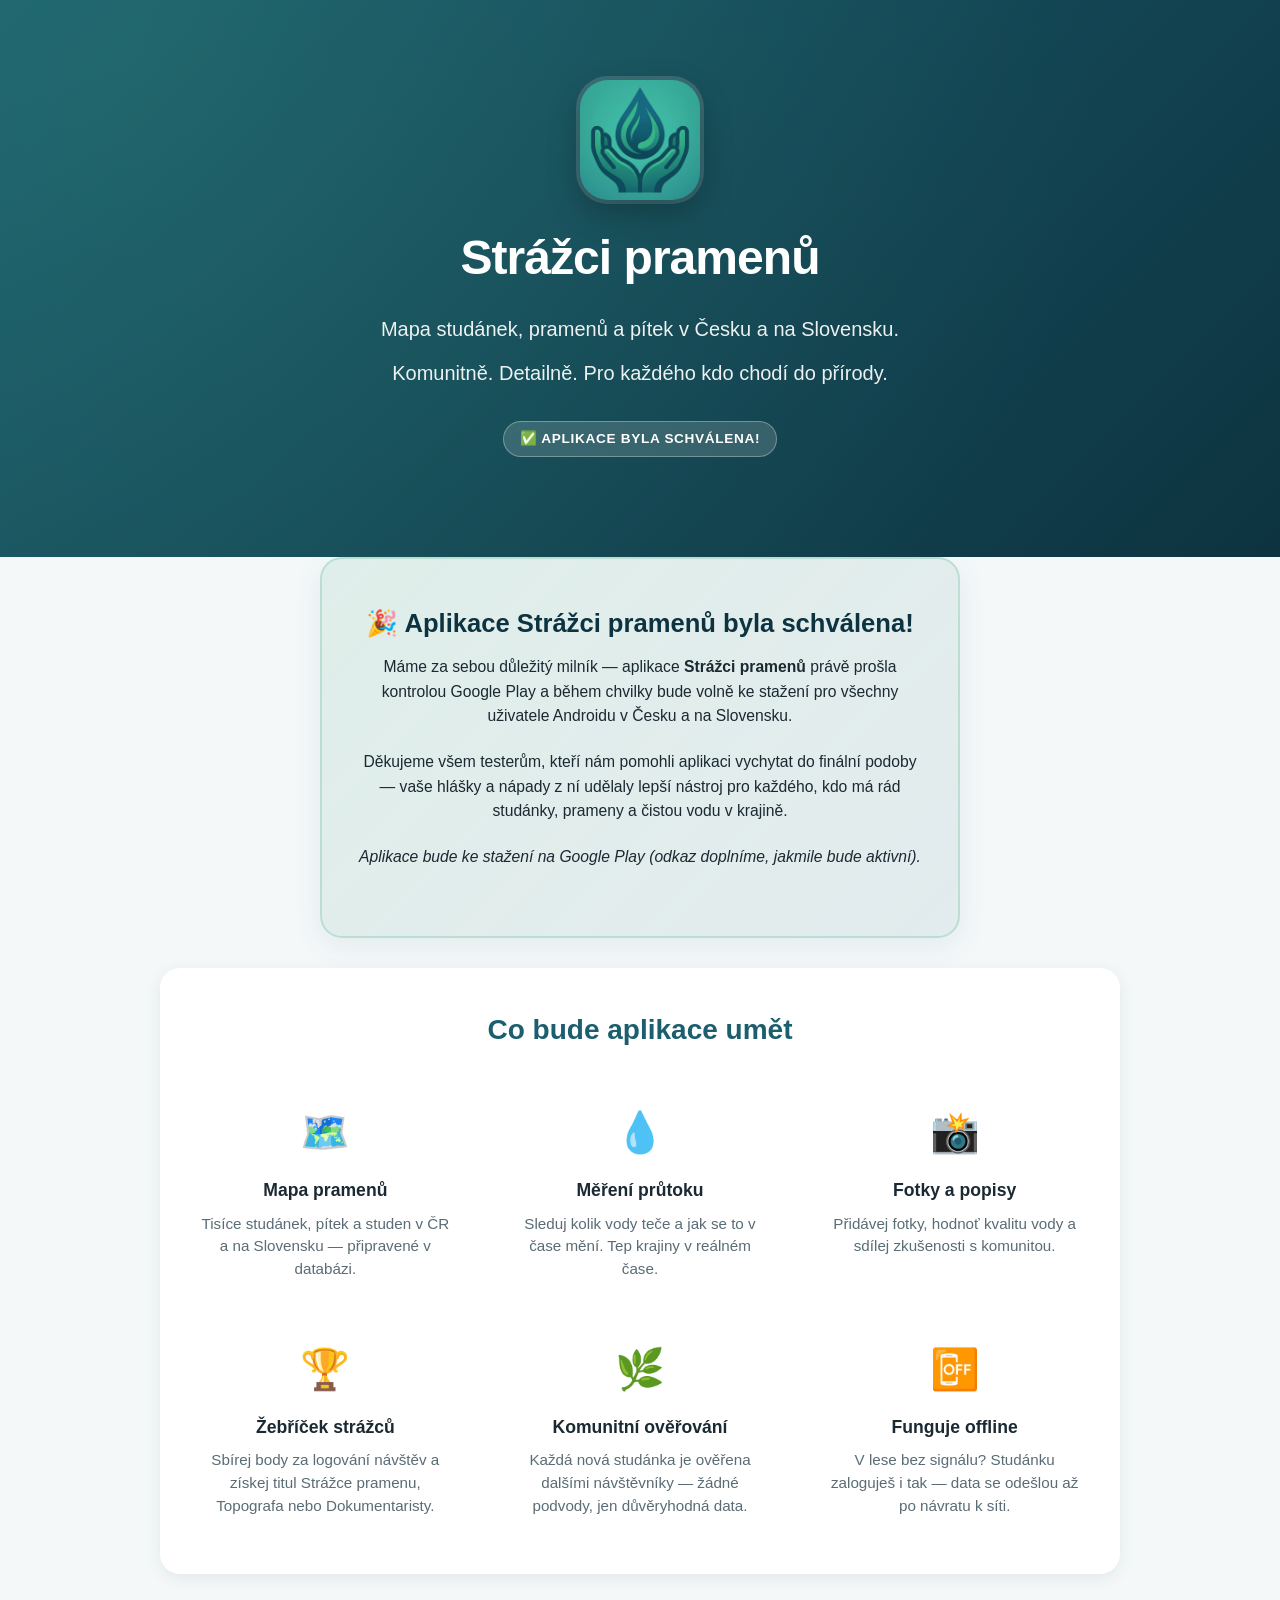
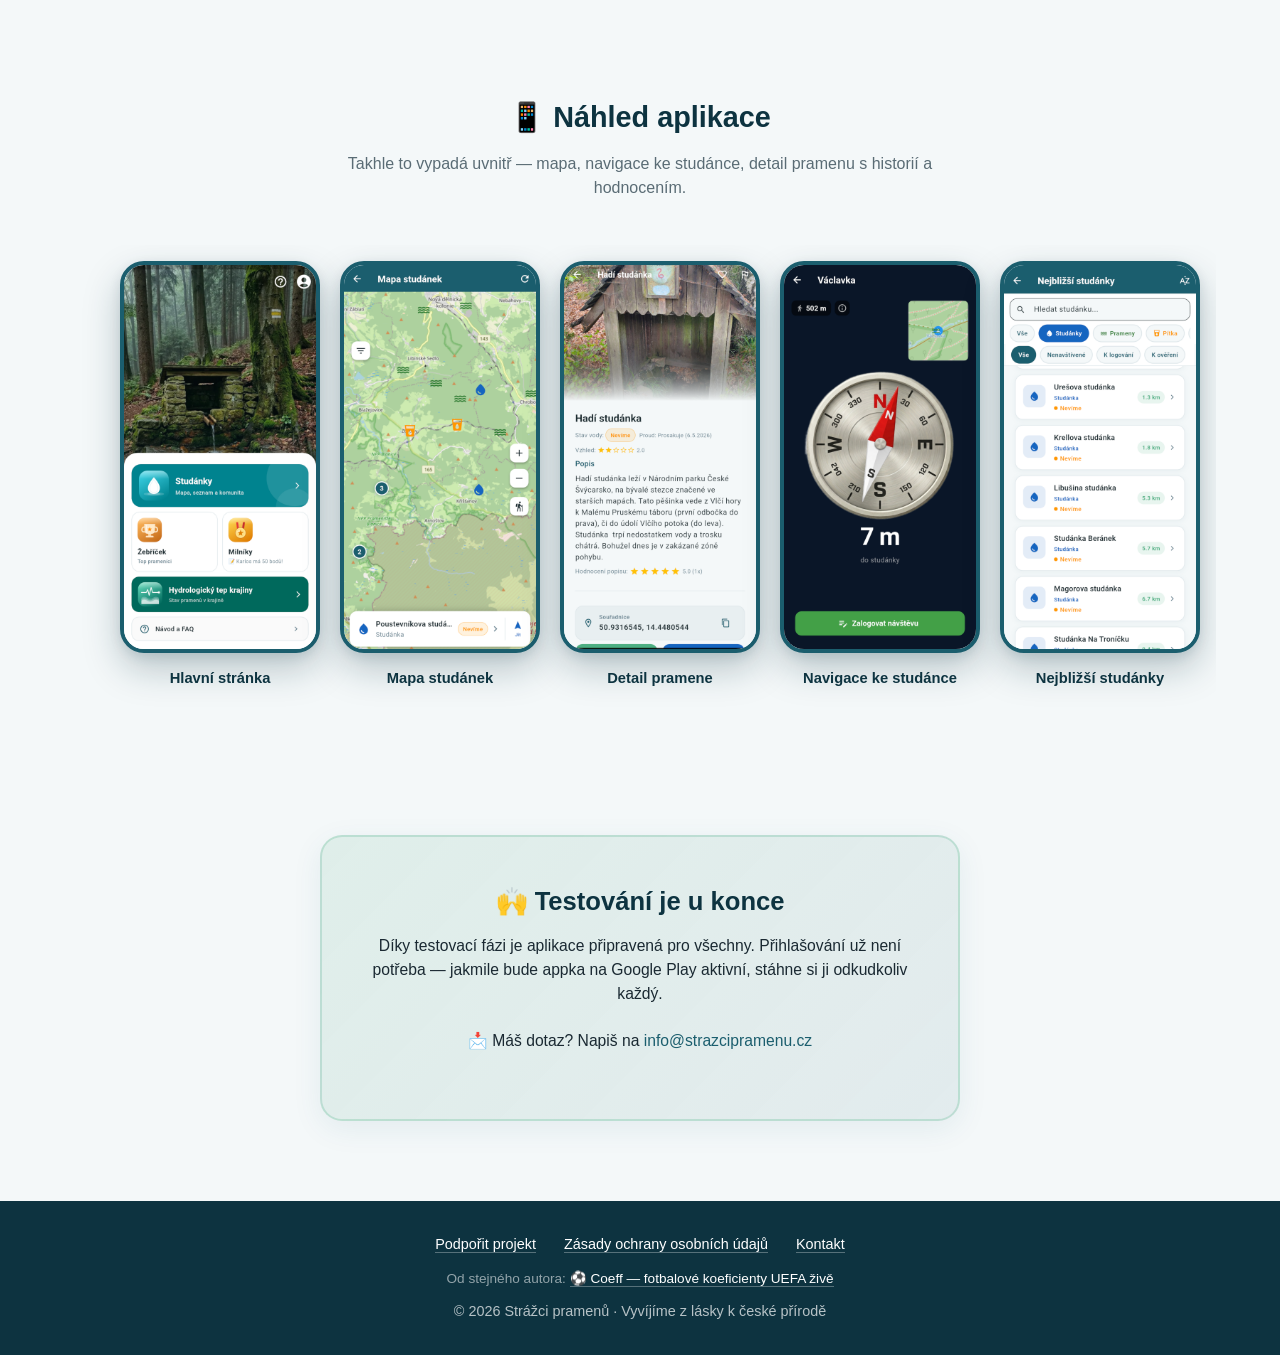
==== index.html @ 64994c55 "Vypis = posledni navstevy (fotka studanky jako fallback) Do vypisu jde kazdy log, ne jen ten s novou" ====
<!DOCTYPE html>
<html lang="cs">
<head>
  <meta charset="UTF-8" />
  <meta name="viewport" content="width=device-width, initial-scale=1.0" />
  <meta name="theme-color" content="#1B5E6E" />
  <title>Strážci pramenů — mapujeme studánky v Česku a na Slovensku</title>
  <meta name="description" content="Připravujeme mobilní aplikaci Studánky pro mapování českých a slovenských pramenů, studánek a pítek. Komunitní mapa s tisíci místy a měřením průtoku." />
  <meta property="og:title" content="Strážci pramenů" />
  <meta property="og:description" content="Aplikace která mapuje studánky, prameny a pítka napříč ČR a SK." />
  <meta property="og:type" content="website" />
  <meta property="og:url" content="https://strazcipramenu.cz" />
  <meta property="og:image" content="https://strazcipramenu.cz/favicon.png" />
  <link rel="icon" type="image/png" href="favicon.png" />
  <link rel="apple-touch-icon" href="favicon.png" />
  <link rel="stylesheet" href="styles.css?v=2026-07-27d" />
  <script type="module" src="recent-springs.js?v=2026-07-27d" defer></script>
</head>
<body>

  <header class="hero">
    <div class="hero-content">
      <img src="app_icon.png" alt="Strážci pramenů — logo aplikace" class="hero-logo" />
      <h1>Strážci pramenů</h1>
      <p class="tagline">Mapa studánek, pramenů a pítek v Česku a na Slovensku.</p>
      <p class="tagline">Komunitně. Detailně. Pro každého kdo chodí do přírody.</p>
      <div class="badge">✅ Aplikace byla schválena!</div>
    </div>
  </header>

  <section class="beta-testing">
    <h2>🎉 Aplikace Strážci pramenů byla schválena!</h2>
    <p>
      Máme za sebou důležitý milník — aplikace <strong>Strážci pramenů</strong>
      právě prošla kontrolou Google Play a během chvilky bude volně ke
      stažení pro všechny uživatele Androidu v Česku a na Slovensku.
    </p>
    <p>
      Děkujeme všem testerům, kteří nám pomohli aplikaci vychytat do
      finální podoby — vaše hlášky a nápady z ní udělaly lepší nástroj
      pro každého, kdo má rád studánky, prameny a čistou vodu v krajině.
    </p>
    <p class="beta-note">
      Aplikace bude ke stažení na Google Play (odkaz doplníme, jakmile
      bude aktivní).
    </p>
  </section>

  <section class="features">
    <h2>Co bude aplikace umět</h2>
    <div class="feature-grid">

      <div class="feature">
        <span class="feature-icon">🗺️</span>
        <h3>Mapa pramenů</h3>
        <p>Tisíce studánek, pítek a studen v ČR a na Slovensku — připravené v databázi.</p>
      </div>

      <div class="feature">
        <span class="feature-icon">💧</span>
        <h3>Měření průtoku</h3>
        <p>Sleduj kolik vody teče a jak se to v čase mění. Tep krajiny v reálném čase.</p>
      </div>

      <div class="feature">
        <span class="feature-icon">📸</span>
        <h3>Fotky a popisy</h3>
        <p>Přidávej fotky, hodnoť kvalitu vody a sdílej zkušenosti s komunitou.</p>
      </div>

      <div class="feature">
        <span class="feature-icon">🏆</span>
        <h3>Žebříček strážců</h3>
        <p>Sbírej body za logování návštěv a získej titul Strážce pramenu, Topografa nebo Dokumentaristy.</p>
      </div>

      <div class="feature">
        <span class="feature-icon">🌿</span>
        <h3>Komunitní ověřování</h3>
        <p>Každá nová studánka je ověřena dalšími návštěvníky — žádné podvody, jen důvěryhodná data.</p>
      </div>

      <div class="feature">
        <span class="feature-icon">📴</span>
        <h3>Funguje offline</h3>
        <p>V lese bez signálu? Studánku zaloguješ i tak — data se odešlou až po návratu k síti.</p>
      </div>

    </div>
  </section>

  <section class="screenshots">
    <h2>📱 Náhled aplikace</h2>
    <p class="screenshots-intro">
      Takhle to vypadá uvnitř — mapa, navigace ke studánce, detail
      pramenu s historií a hodnocením.
    </p>
    <div class="screenshots-grid">
      <figure>
        <img src="screenshots/01_welcome.png" alt="Hlavní stránka aplikace" loading="lazy">
        <figcaption>Hlavní stránka</figcaption>
      </figure>
      <figure>
        <img src="screenshots/02_mapa.png" alt="Mapa studánek a pramenů" loading="lazy">
        <figcaption>Mapa studánek</figcaption>
      </figure>
      <figure>
        <img src="screenshots/03_detail.png" alt="Detail studánky s fotkou a popisem" loading="lazy">
        <figcaption>Detail pramene</figcaption>
      </figure>
      <figure>
        <img src="screenshots/04_navigace.png" alt="Navigace s kompasem ke studánce" loading="lazy">
        <figcaption>Navigace ke studánce</figcaption>
      </figure>
      <figure>
        <img src="screenshots/05_seznam.png" alt="Seznam nejbližších studánek" loading="lazy">
        <figcaption>Nejbližší studánky</figcaption>
      </figure>
    </div>
  </section>

  <!-- Živý výpis z aplikace — plní recent-springs.js z Firestore.
       Skryté dokud nejsou data (nebo když se načtení nepovede). -->
  <section class="recent-springs" id="recent-springs" hidden>
    <h2>💧 Naposledy navštívené studánky</h2>
    <p class="recent-intro">
      Studánky a prameny, u kterých byli Strážci pramenů jako poslední.
    </p>
    <div class="recent-grid" id="recent-springs-grid"></div>
    <p class="recent-hint">Klepni na fotku pro zvětšení</p>
  </section>

  <!-- Lightbox pro zvětšení fotek. Ovládá recent-springs.js. -->
  <div class="lightbox" id="lightbox" hidden role="dialog" aria-modal="true"
       aria-label="Zvětšená fotka studánky">
    <button class="lightbox-close" id="lightbox-close" aria-label="Zavřít">&times;</button>
    <figure class="lightbox-inner">
      <img id="lightbox-img" src="" alt="">
      <figcaption id="lightbox-caption"></figcaption>
    </figure>
  </div>

  <section class="beta-testing">
    <h2>🙌 Testování je u konce</h2>
    <p>
      Díky testovací fázi je aplikace připravená pro všechny. Přihlašování
      už není potřeba — jakmile bude appka na Google Play aktivní, stáhne
      si ji odkudkoliv každý.
    </p>
    <p class="subscribe-note">
      📩 Máš dotaz? Napiš na
      <a href="mailto:info@strazcipramenu.cz">info@strazcipramenu.cz</a>
    </p>
  </section>

  <footer>
    <div class="footer-links">
      <a href="/podpora.html">Podpořit projekt</a>
      <a href="/soukromi.html">Zásady ochrany osobních údajů</a>
      <a href="mailto:info@strazcipramenu.cz">Kontakt</a>
    </div>
    <div class="dalsi-appka">
      Od stejného autora: <a href="https://coeff.app" target="_blank"
      rel="noopener">⚽ Coeff — fotbalové koeficienty UEFA živě</a>
    </div>
    <div>
      © 2026 Strážci pramenů · Vyvíjíme z lásky k české přírodě
    </div>
  </footer>

</body>
</html>
---- styles.css ----
/* Strážci pramenů — sdílené styly pro landing + privacy
   Barvy odpovídají aplikaci (kPrimary #1B5E6E, kAccent #4CAF82). */

:root {
  --primary: #1B5E6E;
  --primary-dark: #0D3340;
  --accent: #4CAF82;
  --accent-light: #C8E6D5;
  --bg: #F4F8F9;
  --text-primary: #1A2932;
  --text-secondary: #5A6C75;
  --divider: #DCE5E8;
  --shadow: 0 4px 16px rgba(13, 51, 64, 0.08);
}

* {
  box-sizing: border-box;
  margin: 0;
  padding: 0;
}

html {
  scroll-behavior: smooth;
}

body {
  font-family: -apple-system, BlinkMacSystemFont, "Segoe UI", Roboto,
    "Helvetica Neue", Arial, sans-serif;
  font-size: 16px;
  line-height: 1.6;
  color: var(--text-primary);
  background: var(--bg);
  -webkit-font-smoothing: antialiased;
  -moz-osx-font-smoothing: grayscale;
}

a {
  color: var(--primary);
  text-decoration: none;
  border-bottom: 1px solid transparent;
  transition: border-color 0.15s ease;
}

a:hover {
  border-bottom-color: var(--primary);
}

/* ──────────── HERO ──────────── */

.hero {
  background: linear-gradient(135deg, var(--primary) 0%, var(--primary-dark) 100%);
  color: white;
  padding: 80px 20px 100px;
  text-align: center;
  position: relative;
  overflow: hidden;
}

.hero::before {
  content: "";
  position: absolute;
  top: -50%;
  left: -50%;
  width: 200%;
  height: 200%;
  background: radial-gradient(circle at 30% 30%,
    rgba(76, 175, 130, 0.15) 0%, transparent 50%);
  pointer-events: none;
}

.hero-content {
  max-width: 800px;
  margin: 0 auto;
  position: relative;
  z-index: 1;
}

.hero-logo {
  width: 120px;
  height: 120px;
  margin: 0 auto 20px;
  display: block;
  border-radius: 28px;
  box-shadow:
    0 12px 32px rgba(0, 0, 0, 0.25),
    0 0 0 4px rgba(255, 255, 255, 0.15);
  background: white;
}

.hero h1 {
  font-size: 3rem;
  font-weight: 800;
  margin-bottom: 16px;
  letter-spacing: -0.02em;
}

.hero .tagline {
  font-size: 1.25rem;
  font-weight: 400;
  opacity: 0.92;
  margin-bottom: 12px;
}

.hero .badge {
  display: inline-block;
  background: rgba(255, 255, 255, 0.15);
  border: 1px solid rgba(255, 255, 255, 0.3);
  border-radius: 999px;
  padding: 6px 16px;
  font-size: 0.85rem;
  font-weight: 600;
  letter-spacing: 0.05em;
  text-transform: uppercase;
  margin-top: 20px;
}

/* ──────────── FEATURES ──────────── */

.features {
  max-width: 960px;
  margin: -50px auto 60px;
  padding: 40px 20px;
  background: white;
  border-radius: 20px;
  box-shadow: var(--shadow);
  position: relative;
  z-index: 2;
}

.features h2 {
  text-align: center;
  font-size: 1.75rem;
  margin-bottom: 32px;
  color: var(--primary);
}

.feature-grid {
  display: grid;
  grid-template-columns: repeat(auto-fit, minmax(220px, 1fr));
  gap: 24px;
}

.feature {
  text-align: center;
  padding: 16px;
}

.feature-icon {
  font-size: 2.5rem;
  margin-bottom: 12px;
  display: block;
}

.feature h3 {
  font-size: 1.1rem;
  font-weight: 700;
  margin-bottom: 8px;
  color: var(--text-primary);
}

.feature p {
  font-size: 0.95rem;
  color: var(--text-secondary);
  line-height: 1.5;
}

/* ──────────── SUBSCRIBE ──────────── */

.subscribe {
  max-width: 600px;
  margin: 0 auto 80px;
  padding: 40px 30px;
  background: var(--accent-light);
  border-radius: 20px;
  text-align: center;
}

.subscribe h2 {
  font-size: 1.5rem;
  margin-bottom: 8px;
  color: var(--primary-dark);
}

.subscribe p {
  color: var(--text-secondary);
  margin-bottom: 24px;
}

.subscribe-form {
  display: flex;
  gap: 8px;
  flex-wrap: wrap;
  justify-content: center;
}

.subscribe-form input[type="email"] {
  flex: 1;
  min-width: 200px;
  padding: 14px 18px;
  border: 2px solid white;
  border-radius: 999px;
  font-size: 1rem;
  font-family: inherit;
  outline: none;
  transition: border-color 0.15s;
}

.subscribe-form input[type="email"]:focus {
  border-color: var(--primary);
}

.subscribe-form button {
  background: var(--primary);
  color: white;
  border: none;
  padding: 14px 28px;
  border-radius: 999px;
  font-size: 1rem;
  font-weight: 700;
  cursor: pointer;
  font-family: inherit;
  transition: background 0.15s, transform 0.1s;
}

.subscribe-form button:hover {
  background: var(--primary-dark);
}

.subscribe-form button:active {
  transform: scale(0.97);
}

.subscribe-note {
  font-size: 0.8rem;
  color: var(--text-secondary);
  margin-top: 16px;
}

/* ──────────── SCREENSHOTS SECTION ──────────── */

.screenshots {
  max-width: 1200px;
  margin: 0 auto 80px;
  padding: 60px 24px 40px;
  text-align: center;
}

.screenshots h2 {
  font-size: 1.8rem;
  margin-bottom: 12px;
  color: var(--primary-dark);
}

.screenshots-intro {
  font-size: 1rem;
  color: var(--text-secondary);
  max-width: 600px;
  margin: 0 auto 44px;
  line-height: 1.55;
}

.screenshots-grid {
  display: flex;
  gap: 20px;
  align-items: flex-start;
  flex-wrap: nowrap;
  overflow-x: auto;
  /* padding-inline necháva první/poslední item s prostorem, pseudo-element
     na začátku centruje obsah pokud se vejde, jinak scroll. */
  padding: 16px 24px 24px;
  scroll-snap-type: x mandatory;
  -webkit-overflow-scrolling: touch;
  scrollbar-width: thin;
}

.screenshots-grid::before,
.screenshots-grid::after {
  content: "";
  flex: 0 0 auto;
  width: max(8px, calc((100% - 1080px) / 2));   /* doplní okraje aby se na velkých displejích obsah vycentroval */
}

.screenshots-grid figure {
  flex: 0 0 auto;
  width: 200px;
  margin: 0;
  scroll-snap-align: center;
  transition: transform 0.2s ease;
}

.screenshots-grid figure:hover {
  transform: translateY(-6px);
}

.screenshots-grid img {
  width: 100%;
  height: auto;
  border-radius: 24px;
  border: 4px solid #1B5E6E;
  box-shadow:
    0 16px 36px rgba(13, 51, 64, 0.25),
    0 4px 12px rgba(13, 51, 64, 0.1);
  background: #1B5E6E;
  display: block;
}

.screenshots-grid figcaption {
  margin-top: 14px;
  font-size: 0.92rem;
  font-weight: 600;
  color: var(--primary-dark);
}

/* ──────────── BETA TESTING SECTION ──────────── */

.beta-testing {
  max-width: 640px;
  margin: 0 auto 80px;
  padding: 44px 32px;
  background: linear-gradient(135deg,
    rgba(76, 175, 130, 0.12) 0%,
    rgba(27, 94, 110, 0.08) 100%);
  border: 2px solid rgba(76, 175, 130, 0.25);
  border-radius: 22px;
  text-align: center;
  box-shadow: 0 8px 30px rgba(27, 94, 110, 0.08);
}

.beta-testing h2 {
  font-size: 1.6rem;
  margin-bottom: 12px;
  color: var(--primary-dark);
}

.beta-testing p {
  color: var(--text-primary);
  font-size: 0.98rem;
  line-height: 1.55;
  margin-bottom: 22px;
}

.beta-cta {
  display: inline-block;
  background: linear-gradient(135deg, var(--primary) 0%, var(--primary-dark) 100%);
  color: white !important;
  padding: 14px 30px;
  border-radius: 14px;
  font-size: 1.05rem;
  font-weight: 700;
  text-decoration: none;
  letter-spacing: 0.01em;
  box-shadow: 0 6px 20px rgba(27, 94, 110, 0.3);
  transition: transform 0.15s ease, box-shadow 0.15s ease;
}

.beta-cta:hover {
  transform: translateY(-2px);
  box-shadow: 0 10px 28px rgba(27, 94, 110, 0.4);
}

.beta-cta:active {
  transform: translateY(0);
}

.beta-note {
  font-size: 0.85rem;
  color: var(--text-secondary);
  margin-top: 20px !important;
  font-style: italic;
}

/* ──────────── FOOTER ──────────── */

footer {
  background: var(--primary-dark);
  color: rgba(255, 255, 255, 0.7);
  text-align: center;
  padding: 32px 20px;
  font-size: 0.9rem;
}

footer a {
  color: white;
  border-bottom-color: rgba(255, 255, 255, 0.3);
}

/* Odkaz na další appku autora — decentně mezi odkazy a copyrightem. */
.dalsi-appka {
  margin-bottom: 10px;
  font-size: 0.85rem;
  color: rgba(255, 255, 255, 0.55);
}

footer a:hover {
  border-bottom-color: white;
}

footer .footer-links {
  margin-bottom: 12px;
}

footer .footer-links a {
  margin: 0 12px;
}

/* ──────────── PRIVACY PAGE ──────────── */

.privacy {
  max-width: 800px;
  margin: 0 auto;
  padding: 60px 24px;
  background: white;
}

.privacy h1 {
  font-size: 2.25rem;
  margin-bottom: 8px;
  color: var(--primary);
}

.privacy .effective {
  color: var(--text-secondary);
  font-size: 0.95rem;
  margin-bottom: 40px;
  padding-bottom: 24px;
  border-bottom: 1px solid var(--divider);
}

.privacy h2 {
  font-size: 1.5rem;
  margin-top: 40px;
  margin-bottom: 16px;
  color: var(--primary);
  padding-bottom: 8px;
  border-bottom: 2px solid var(--accent-light);
}

.privacy h3 {
  font-size: 1.15rem;
  margin-top: 24px;
  margin-bottom: 12px;
  color: var(--text-primary);
}

.privacy p {
  margin-bottom: 16px;
  color: var(--text-primary);
}

.privacy ul {
  margin: 12px 0 16px 24px;
}

.privacy ul li {
  margin-bottom: 8px;
}

.privacy strong {
  color: var(--primary-dark);
}

.privacy .note {
  background: var(--accent-light);
  border-left: 4px solid var(--accent);
  padding: 16px 20px;
  margin: 20px 0;
  border-radius: 0 8px 8px 0;
}

.privacy table {
  width: 100%;
  border-collapse: collapse;
  margin: 16px 0;
  background: var(--bg);
  border-radius: 8px;
  overflow: hidden;
}

.privacy table th,
.privacy table td {
  padding: 12px 16px;
  text-align: left;
  border-bottom: 1px solid var(--divider);
}

.privacy table th {
  background: var(--primary);
  color: white;
  font-weight: 700;
}

.privacy table tr:last-child td {
  border-bottom: none;
}

.privacy .back-link {
  display: inline-block;
  margin-bottom: 20px;
  font-size: 0.95rem;
}

/* ──────────── SUPPORT PAGE ──────────── */

.hero-small {
  padding: 60px 20px 80px;
}

.support-logo {
  width: 88px;
  height: 88px;
  border-radius: 20px;
  margin-bottom: 20px;
  box-shadow: 0 8px 24px rgba(0, 0, 0, 0.25);
}

.support-main {
  max-width: 760px;
  margin: -50px auto 60px;
  padding: 0 20px;
  position: relative;
  z-index: 2;
}

.support-cards {
  display: grid;
  gap: 16px;
  margin-bottom: 40px;
}

.support-card {
  background: white;
  padding: 24px;
  border-radius: 16px;
  border: 1px solid var(--divider);
  box-shadow: var(--shadow);
}

.support-card-icon {
  font-size: 2rem;
  margin-bottom: 8px;
}

.support-card h3 {
  font-size: 1.15rem;
  font-weight: 700;
  color: var(--primary);
  margin-bottom: 8px;
}

.support-card p {
  font-size: 0.95rem;
  color: var(--text-secondary);
  line-height: 1.6;
}

.qr-section {
  background: white;
  border-radius: 20px;
  padding: 40px 30px;
  text-align: center;
  border: 1px solid var(--divider);
  box-shadow: var(--shadow);
}

/* Country switcher — CZ/SK toggle */
.country-switcher {
  display: inline-flex;
  background: var(--bg);
  border: 1px solid var(--divider);
  border-radius: 999px;
  padding: 4px;
  margin: 8px auto 24px;
  gap: 4px;
}

.country-tab {
  background: transparent;
  border: none;
  border-radius: 999px;
  padding: 8px 18px;
  font-size: 0.95rem;
  font-weight: 600;
  color: var(--text-secondary);
  cursor: pointer;
  font-family: inherit;
  display: inline-flex;
  align-items: center;
  gap: 8px;
  transition: background 0.15s ease, color 0.15s ease;
}

.country-tab:hover {
  color: var(--primary);
}

.country-tab.active {
  background: var(--primary);
  color: white;
  box-shadow: 0 2px 6px rgba(13, 51, 64, 0.15);
}

/* Country sections — defaultně skryté, viditelné podle data-country na section */
.country-section {
  display: none;
}
.qr-section[data-country="cz"] .country-cz {
  display: block;
}
.qr-section[data-country="sk"] .country-sk {
  display: block;
}

/* Inline jazykové varianty (cz-only / sk-only) v textech */
.cz-only, .sk-only {
  display: none;
}
.qr-section[data-country="cz"] .cz-only {
  display: inline;
}
.qr-section[data-country="sk"] .sk-only {
  display: inline;
}

.qr-section h2 {
  font-size: 1.6rem;
  color: var(--primary);
  margin-bottom: 8px;
}

.qr-subtitle {
  color: var(--text-secondary);
  margin: 0 auto 32px;
  max-width: 540px;
  font-size: 0.95rem;
  line-height: 1.6;
}

/* Grid 3 přednastavených částek */
.qr-grid {
  display: grid;
  grid-template-columns: repeat(3, 1fr);
  gap: 20px;
  margin-bottom: 32px;
}

.qr-item {
  background: var(--bg);
  border-radius: 16px;
  padding: 24px 16px;
  border: 1px solid var(--divider);
  display: flex;
  flex-direction: column;
  align-items: center;
  position: relative;
  transition: transform 0.15s ease, box-shadow 0.15s ease;
  /* Aby border 2px (featured/premium) nezvětšoval celkovou šířku
     a karta nevyčuhovala přes grid track na desktopu. */
  width: 100%;
  min-width: 0;
  box-sizing: border-box;
}

.qr-item:hover {
  transform: translateY(-2px);
  box-shadow: 0 8px 20px rgba(13, 51, 64, 0.08);
}

/* Doporučená — středová varianta. Zachována STEJNÁ velikost jako
   ostatní karty (žádný scale), distinkce jen barvou/borderem/shadowem
   aby spodní hrany 3 karet zůstaly zarovnané. */
.qr-featured {
  background: linear-gradient(180deg, var(--accent-light) 0%, white 100%);
  border: 2px solid var(--accent);
  box-shadow: 0 8px 24px rgba(76, 175, 130, 0.18);
}

.qr-featured:hover {
  transform: translateY(-2px);
}

/* Premium varianta — Patron (500 Kč / 20 EUR) — zlatý look,
   stejná velikost jako ostatní. */
.qr-premium {
  background: linear-gradient(180deg, #FFF4D6 0%, #FFFCF2 100%);
  border: 2px solid #D4A017;
  box-shadow: 0 8px 24px rgba(212, 160, 23, 0.22);
}

.qr-premium:hover {
  transform: translateY(-3px);
  box-shadow: 0 12px 32px rgba(212, 160, 23, 0.32);
}

.qr-premium .qr-title {
  color: #8B6914;
}

.qr-premium .qr-amount {
  color: #B8860B;
  text-shadow: 0 1px 2px rgba(212, 160, 23, 0.2);
}

.qr-badge-premium {
  background: linear-gradient(135deg, #D4A017 0%, #B8860B 100%);
  color: white;
  box-shadow: 0 2px 8px rgba(212, 160, 23, 0.5);
}

.qr-badge {
  position: absolute;
  top: -12px;
  left: 50%;
  transform: translateX(-50%);
  background: var(--accent);
  color: white;
  font-size: 0.72rem;
  font-weight: 700;
  letter-spacing: 0.04em;
  padding: 5px 12px;
  border-radius: 999px;
  white-space: nowrap;
  box-shadow: 0 2px 6px rgba(76, 175, 130, 0.4);
}

.qr-emoji {
  font-size: 2rem;
  margin-bottom: 4px;
}

.qr-title {
  font-size: 1.05rem;
  font-weight: 700;
  color: var(--primary);
  margin-bottom: 4px;
}

.qr-desc {
  font-size: 0.82rem;
  color: var(--text-secondary);
  line-height: 1.4;
  margin-bottom: 16px;
  min-height: 2.4em;
}

.qr-box {
  padding: 12px;
  background: white;
  border-radius: 12px;
  border: 1px solid var(--divider);
  margin-bottom: 12px;
}

.qr-image {
  width: 160px;
  height: 160px;
  display: block;
}

/* SK QR kódy jsou bez labelu 'QR Platba' (= čisté QR), takže
   vyplňují celý box. Aby vizuálně odpovídaly CZ QR (které mají
   label dole), zmenšujeme je + přidáváme vnitřní padding. */
.country-sk .qr-image {
  width: 132px;
  height: 132px;
  margin: 6px auto;
}

/* Karty v gridu mají stejnou výšku, ať CZ a SK varianty vypadají
   konzistentně. Stretch je default grid behavior, ale qr-item je
   flex column - musíme explicitně. */
.qr-grid {
  align-items: stretch;
}

.qr-item {
  height: 100%;
  justify-content: flex-start;
}

/* Tlačítko 'Uložit QR' uvnitř grid karty se přilepí na spodní hranu
   pomocí margin-top: auto. Tím se 3 karty v gridu zarovnají
   spodními hranami (= tlačítka na stejné Y souřadnici), i když
   mají různě dlouhé popisky/nadpisy. */
.qr-item .qr-download {
  margin-top: auto;
}

.qr-amount {
  font-size: 1.5rem;
  font-weight: 800;
  color: var(--primary-dark);
  margin-bottom: 12px;
}

/* Download QR link — pro mobilní user (uloží do galerie, načte v bance) */
.qr-download {
  display: inline-block;
  background: white;
  color: var(--primary);
  border: 1px solid var(--primary);
  border-radius: 999px;
  padding: 8px 14px;
  font-size: 0.82rem;
  font-weight: 600;
  text-decoration: none;
  border-bottom: 1px solid var(--primary);
  transition: background 0.15s, color 0.15s;
}

.qr-download:hover {
  background: var(--primary);
  color: white;
  border-bottom-color: var(--primary);
}

.qr-custom .qr-download {
  margin-top: 14px;
}

/* Mobilní deep-link tlačítka */
.qr-button {
  display: inline-block;
  width: 100%;
  background: white;
  color: var(--primary);
  border: 1px solid var(--primary);
  border-radius: 999px;
  padding: 10px 16px;
  font-size: 0.85rem;
  font-weight: 700;
  text-align: center;
  text-decoration: none;
  border-bottom: 1px solid var(--primary);
  transition: background 0.15s, color 0.15s;
}

.qr-button:hover {
  background: var(--primary);
  color: white;
  border-bottom-color: var(--primary);
}

.qr-button-primary {
  background: var(--primary);
  color: white;
}

.qr-button-primary:hover {
  background: var(--primary-dark);
  border-color: var(--primary-dark);
  border-bottom-color: var(--primary-dark);
}

/* Žolík — vlastní částka, šířka přes celou sekci pod gridem */
.qr-custom {
  background: var(--bg);
  border: 1px dashed var(--divider);
  border-radius: 16px;
  padding: 28px 24px;
  margin-bottom: 24px;
  text-align: center;
}

.qr-custom .qr-desc {
  max-width: 420px;
  margin: 0 auto 16px;
  min-height: 0;
}

.qr-custom .qr-box {
  display: inline-block;
}

/* Žolík (CZK custom + SK custom): tlačítko 'Uložit QR' musí být na novém
   řádku POD QR kódem a vystředěné. Bez tohoto by .qr-download s
   inline-block flowal vedle qr-box. */
.qr-custom .qr-download {
  display: block;
  width: fit-content;
  margin: 14px auto 0;
}

.qr-button-custom {
  display: inline-block;
  width: auto;
  min-width: 240px;
  margin-top: 12px;
}

/* Sekce s bankovními údaji — fallback pro ruční platbu */
.bank-details {
  background: linear-gradient(180deg, var(--accent-light) 0%, var(--bg) 100%);
  border-radius: 20px;
  padding: 32px 24px;
  margin-top: 40px;
  text-align: left;
  border: 2px solid var(--accent);
  scroll-margin-top: 20px;
}

.bank-icon {
  font-size: 2.4rem;
  text-align: center;
  margin-bottom: 4px;
}

.bank-details h3 {
  font-size: 1.3rem;
  font-weight: 700;
  color: var(--primary-dark);
  margin-bottom: 8px;
  text-align: center;
}

.bank-desc {
  font-size: 0.95rem;
  color: var(--text-primary);
  text-align: center;
  margin: 0 auto 24px;
  max-width: 480px;
  line-height: 1.6;
}

/* CZ / SK bloky uvnitř bank-details */
.bank-block {
  background: white;
  border-radius: 14px;
  padding: 20px 18px;
  margin: 0 auto 16px;
  max-width: 520px;
  border: 1px solid var(--divider);
}

.bank-block-title {
  font-size: 1.05rem;
  font-weight: 700;
  color: var(--primary);
  margin-bottom: 6px;
}

.bank-block-hint {
  font-size: 0.88rem;
  color: var(--text-secondary);
  line-height: 1.5;
  margin-bottom: 14px;
}

.bank-block-hint strong {
  color: var(--primary-dark);
}

.bank-list {
  margin: 0;
  max-width: 520px;
}

.bank-list dt {
  font-size: 0.78rem;
  font-weight: 700;
  text-transform: uppercase;
  letter-spacing: 0.05em;
  color: var(--primary);
  margin-top: 18px;
  margin-bottom: 6px;
}

.bank-list dt:first-of-type {
  margin-top: 0;
}

.bank-list dd {
  font-size: 1rem;
  color: var(--text-primary);
  margin-left: 0;
  display: flex;
  align-items: center;
  flex-wrap: wrap;
  gap: 10px;
}

.bank-list code {
  font-family: 'Courier New', monospace;
  background: white;
  padding: 8px 12px;
  border-radius: 8px;
  border: 1px solid var(--divider);
  font-size: 0.95rem;
  letter-spacing: 0.02em;
  user-select: all;
  -webkit-user-select: all;
  font-weight: 600;
  flex: 1 1 auto;
  min-width: 0;
  word-break: break-all;
}

.copy-btn {
  background: var(--primary);
  color: white;
  border: none;
  border-radius: 8px;
  padding: 8px 14px;
  font-size: 0.85rem;
  font-weight: 600;
  cursor: pointer;
  font-family: inherit;
  transition: background 0.15s ease, transform 0.1s ease;
  white-space: nowrap;
  flex: 0 0 auto;
}

.copy-btn:hover {
  background: var(--primary-dark);
}

.copy-btn:active {
  transform: scale(0.96);
}

.copy-btn.copied {
  background: var(--accent);
}

.bank-list .bank-name {
  font-size: 0.82rem;
  color: var(--text-secondary);
  flex: 0 0 auto;
}

.bank-note {
  font-size: 0.92rem;
  color: var(--text-primary);
  text-align: center;
  margin-top: 24px;
  font-weight: 600;
}

.qr-thanks {
  font-size: 1.1rem;
  color: var(--primary-dark);
  font-weight: 600;
  margin-top: 16px;
}

.qr-signature {
  text-align: center;
  margin-top: 28px;
  font-family: 'Dancing Script', 'Pacifico', 'Brush Script MT', cursive;
  font-size: 1.85rem;
  color: var(--primary-dark);
  line-height: 1.2;
  letter-spacing: 0.5px;
}

.qr-signature-role {
  display: block;
  margin-top: 6px;
  font-family: inherit;
  font-size: 0.9rem;
  color: var(--text-secondary);
  font-style: italic;
  font-weight: 400;
  letter-spacing: normal;
}

/* ──────────── RESPONSIVE ──────────── */

@media (max-width: 600px) {
  .screenshots {
    padding: 40px 12px 20px;
  }
  .screenshots h2 {
    font-size: 1.5rem;
  }
  .screenshots-grid figure {
    width: 160px;
  }
  .screenshots-grid img {
    border-width: 3px;
    border-radius: 18px;
  }
  .hero {
    padding: 60px 16px 80px;
  }
  .hero-logo {
    width: 96px;
    height: 96px;
    border-radius: 22px;
    margin-bottom: 16px;
  }
  .hero h1 {
    font-size: 2.25rem;
  }
  .hero .tagline {
    font-size: 1.1rem;
  }
  .beta-testing {
    padding: 30px 20px;
    margin-bottom: 60px;
  }
  .beta-cta {
    padding: 12px 22px;
    font-size: 0.98rem;
    width: 100%;
    box-sizing: border-box;
  }
  .features {
    margin-top: -30px;
    padding: 24px 16px;
  }
  .subscribe {
    padding: 30px 20px;
  }
  .subscribe-form {
    flex-direction: column;
  }
  .subscribe-form input[type="email"],
  .subscribe-form button {
    width: 100%;
  }
  .privacy {
    padding: 40px 16px;
  }
  .privacy h1 {
    font-size: 1.75rem;
  }
  .support-main {
    margin-top: -30px;
  }
  .support-card {
    padding: 20px;
  }
  .qr-section {
    padding: 30px 16px;
  }
  .qr-grid {
    grid-template-columns: 1fr;
    gap: 28px;
  }
  /* (Mobile override pro .qr-featured už není potřeba — scale(1.03)
     odstraněn z desktopu, všechny karty mají stejnou velikost.) */
  .qr-image {
    width: 180px;
    height: 180px;
  }
  .support-logo {
    width: 72px;
    height: 72px;
  }
  .bank-details {
    padding: 24px 16px;
  }
  .bank-list dd {
    flex-direction: column;
    align-items: stretch;
  }
  .copy-btn {
    width: 100%;
  }
}

/* ---------------------------------------------------------------------------
   Naposledy navštívené studánky — živý výpis z Firestore (recent-springs.js).
   Sekce je v HTML `hidden`, JS ji odkryje až má data.
   --------------------------------------------------------------------------- */
.recent-springs {
  max-width: 1100px;
  margin: 0 auto 80px;
  padding: 60px 24px 40px;
  text-align: center;
}

.recent-springs h2 {
  font-size: 1.8rem;
  margin-bottom: 12px;
  color: var(--primary-dark);
}

.recent-intro {
  font-size: 1rem;
  color: var(--text-secondary);
  max-width: 600px;
  margin: 0 auto 40px;
  line-height: 1.55;
}

.recent-grid {
  display: grid;
  grid-template-columns: repeat(auto-fit, minmax(240px, 1fr));
  gap: 22px;
}

.recent-card {
  margin: 0;
  background: white;
  border-radius: 18px;
  overflow: hidden;
  border: 1px solid var(--divider);
  box-shadow: var(--shadow);
  transition: transform 0.2s ease, box-shadow 0.2s ease;
}

.recent-card:hover {
  transform: translateY(-4px);
  box-shadow: 0 12px 30px rgba(13, 51, 64, 0.16);
}

.recent-card img {
  width: 100%;
  aspect-ratio: 4 / 3;
  object-fit: cover;
  display: block;
  background: var(--bg);
}

.recent-card figcaption {
  padding: 14px 16px 16px;
  text-align: left;
}

.recent-name {
  display: block;
  font-weight: 600;
  color: var(--primary-dark);
  font-size: 1rem;
  line-height: 1.3;
  margin-bottom: 5px;
  /* Dlouhé názvy nesmí rozhodit kartu */
  overflow-wrap: anywhere;
}

.recent-meta {
  display: block;
  font-size: 0.85rem;
  color: var(--text-secondary);
}

@media (max-width: 640px) {
  .recent-springs {
    padding: 40px 16px 20px;
    margin-bottom: 60px;
  }
  .recent-springs h2 {
    font-size: 1.5rem;
  }
  .recent-grid {
    grid-template-columns: repeat(auto-fit, minmax(160px, 1fr));
    gap: 14px;
  }
  .recent-card figcaption {
    padding: 12px 12px 14px;
  }
  .recent-name {
    font-size: 0.92rem;
  }
  .recent-meta {
    font-size: 0.78rem;
  }
}

.recent-hint {
  margin-top: 18px;
  font-size: 0.82rem;
  color: var(--text-secondary);
}

.recent-card {
  cursor: zoom-in;
}

/* ---------------------------------------------------------------------------
   Lightbox — zvětšení fotky z výpisu posledních studánek.
   --------------------------------------------------------------------------- */
.lightbox {
  position: fixed;
  inset: 0;
  z-index: 1000;
  display: flex;
  align-items: center;
  justify-content: center;
  padding: 24px;
  background: rgba(8, 24, 30, 0.92);
  backdrop-filter: blur(4px);
  cursor: zoom-out;
  animation: lightbox-in 0.18s ease-out;
}

/* `hidden` atribut musí přebít display:flex výše */
.lightbox[hidden] {
  display: none;
}

@keyframes lightbox-in {
  from { opacity: 0; }
  to   { opacity: 1; }
}

.lightbox-inner {
  margin: 0;
  max-width: min(1000px, 100%);
  max-height: 100%;
  display: flex;
  flex-direction: column;
  align-items: center;
  gap: 14px;
  cursor: default;
}

.lightbox-inner img {
  max-width: 100%;
  /* Necháme prostor na titulek pod fotkou */
  max-height: calc(100vh - 140px);
  width: auto;
  height: auto;
  border-radius: 14px;
  box-shadow: 0 24px 60px rgba(0, 0, 0, 0.5);
  background: rgba(255, 255, 255, 0.06);
}

.lightbox-inner figcaption {
  color: rgba(255, 255, 255, 0.92);
  font-size: 0.95rem;
  text-align: center;
  line-height: 1.4;
  overflow-wrap: anywhere;
}

.lightbox-close {
  position: absolute;
  top: 16px;
  right: 20px;
  width: 44px;
  height: 44px;
  font-size: 2rem;
  line-height: 1;
  color: white;
  background: rgba(255, 255, 255, 0.14);
  border: 1px solid rgba(255, 255, 255, 0.3);
  border-radius: 50%;
  cursor: pointer;
  display: flex;
  align-items: center;
  justify-content: center;
  padding: 0 0 3px;
  transition: background 0.15s ease;
}

.lightbox-close:hover,
.lightbox-close:focus-visible {
  background: rgba(255, 255, 255, 0.28);
}

@media (max-width: 640px) {
  .lightbox {
    padding: 12px;
  }
  .lightbox-inner img {
    max-height: calc(100vh - 120px);
  }
  .lightbox-close {
    top: 10px;
    right: 12px;
    width: 40px;
    height: 40px;
  }
}
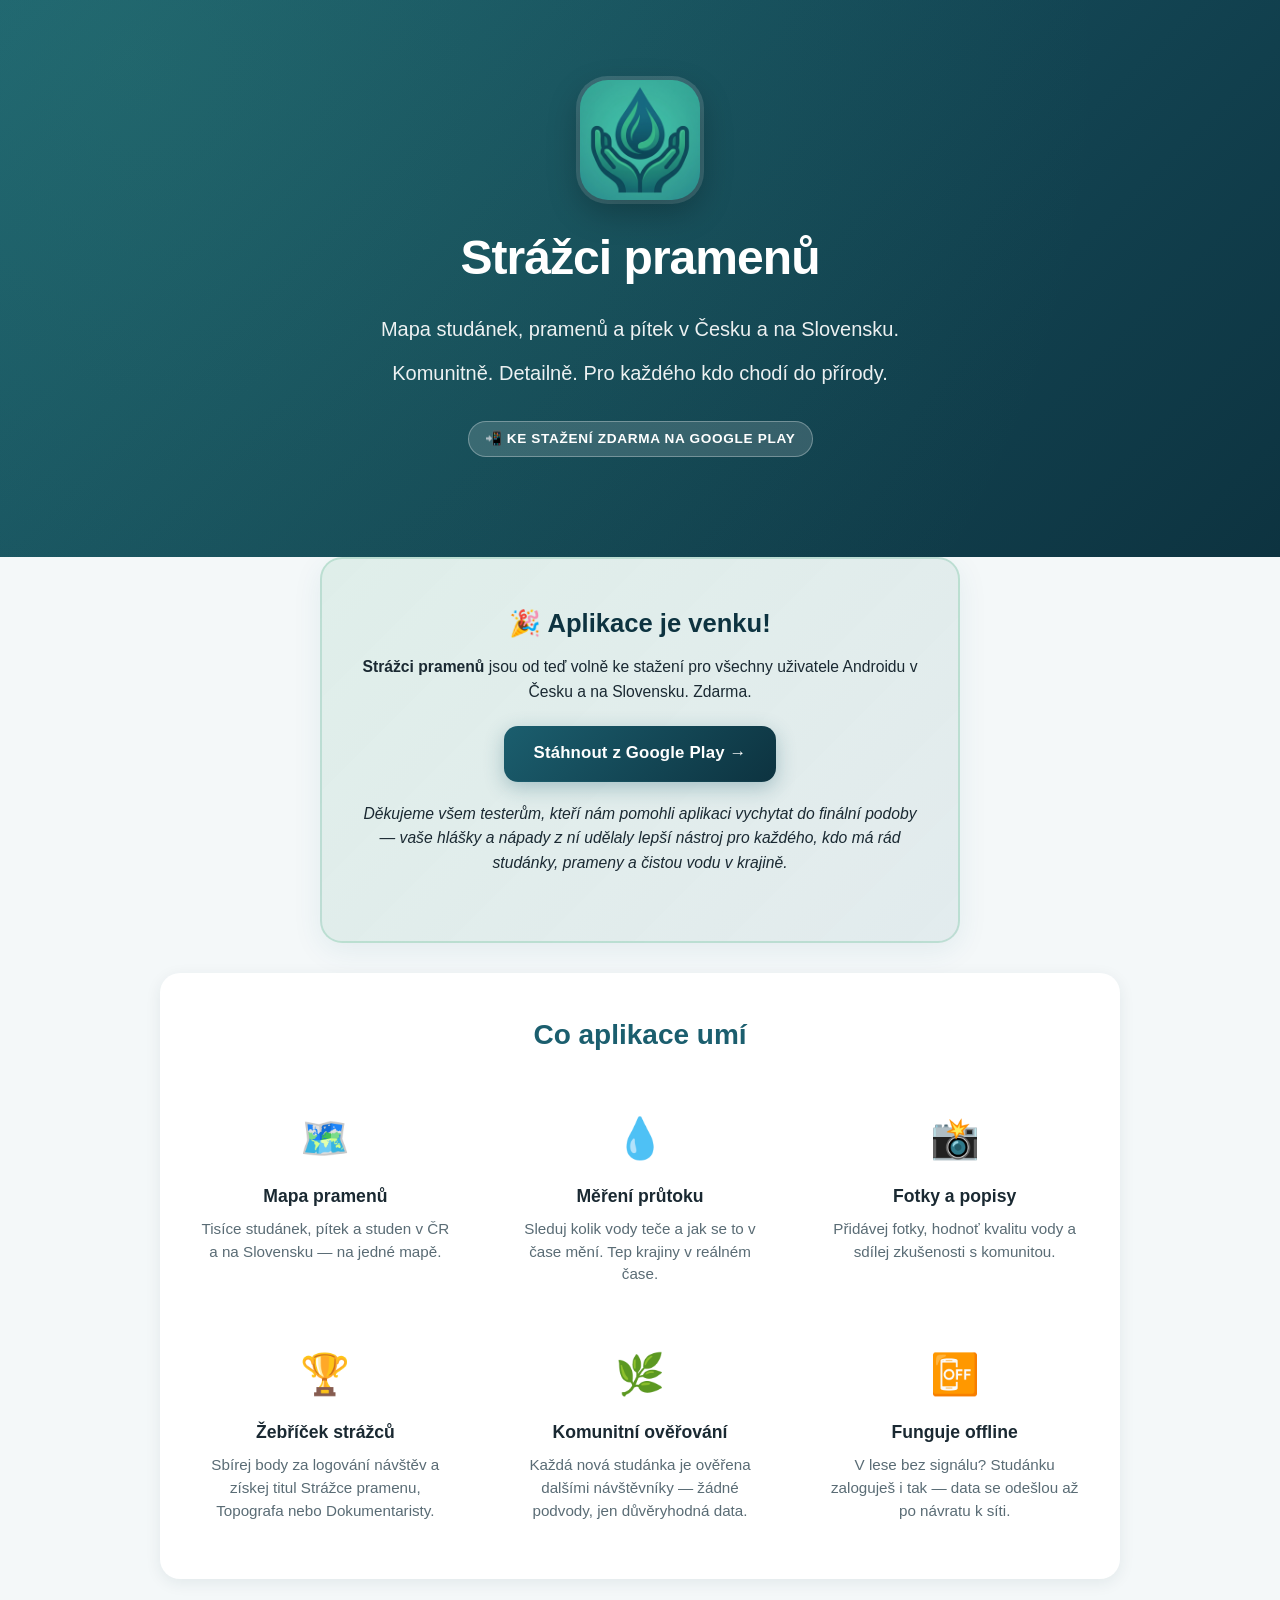
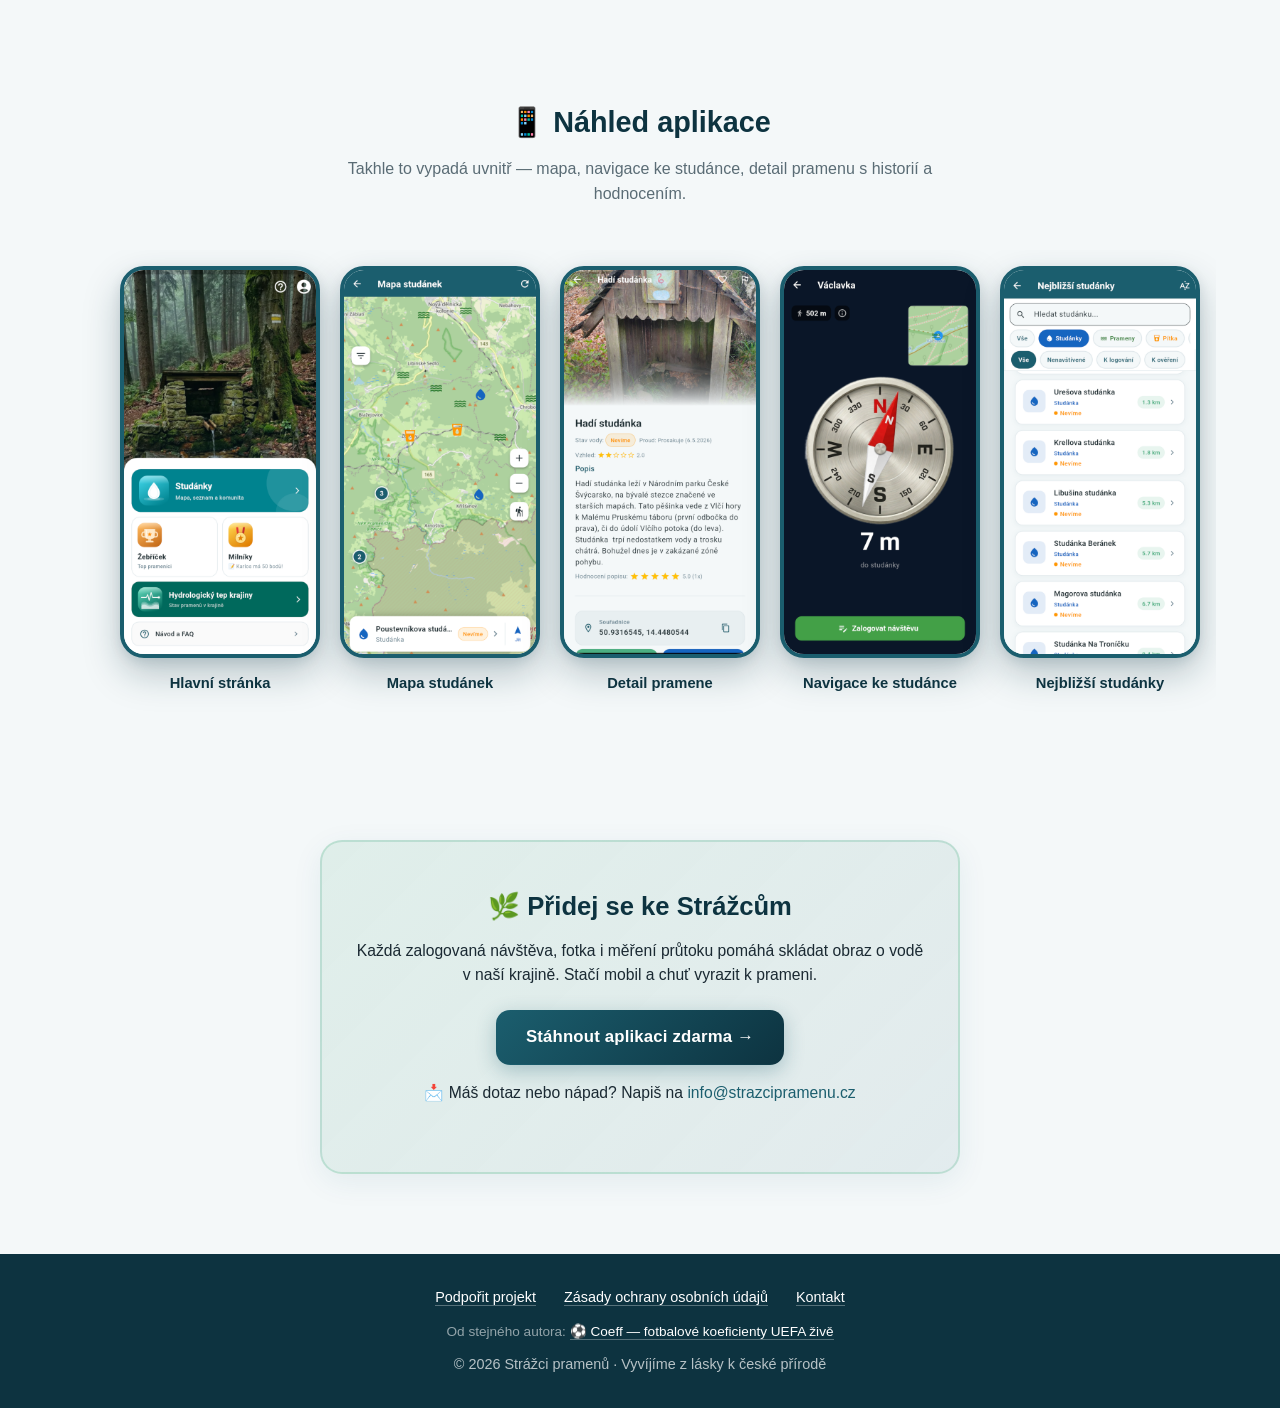
==== commit 9e9cd789: "Web do aktualni podoby - aplikace je vydana na Google Play - Hero badge + sekce prepsany do pritomne" ====
--- a/index.html
+++ b/index.html
@@ -5,9 +5,9 @@
   <meta name="viewport" content="width=device-width, initial-scale=1.0" />
   <meta name="theme-color" content="#1B5E6E" />
   <title>Strážci pramenů — mapujeme studánky v Česku a na Slovensku</title>
-  <meta name="description" content="Připravujeme mobilní aplikaci Studánky pro mapování českých a slovenských pramenů, studánek a pítek. Komunitní mapa s tisíci místy a měřením průtoku." />
-  <meta property="og:title" content="Strážci pramenů" />
-  <meta property="og:description" content="Aplikace která mapuje studánky, prameny a pítka napříč ČR a SK." />
+  <meta name="description" content="Mobilní aplikace pro mapování českých a slovenských pramenů, studánek a pítek. Komunitní mapa s tisíci místy a měřením průtoku. Ke stažení zdarma na Google Play." />
+  <meta property="og:title" content="Strážci pramenů — mapa studánek a pramenů" />
+  <meta property="og:description" content="Aplikace která mapuje studánky, prameny a pítka napříč ČR a SK. Ke stažení zdarma na Google Play." />
   <meta property="og:type" content="website" />
   <meta property="og:url" content="https://strazcipramenu.cz" />
   <meta property="og:image" content="https://strazcipramenu.cz/favicon.png" />
@@ -24,36 +24,39 @@
       <h1>Strážci pramenů</h1>
       <p class="tagline">Mapa studánek, pramenů a pítek v Česku a na Slovensku.</p>
       <p class="tagline">Komunitně. Detailně. Pro každého kdo chodí do přírody.</p>
-      <div class="badge">✅ Aplikace byla schválena!</div>
+      <div class="badge">📲 Ke stažení zdarma na Google Play</div>
     </div>
   </header>
 
   <section class="beta-testing">
-    <h2>🎉 Aplikace Strážci pramenů byla schválena!</h2>
+    <h2>🎉 Aplikace je venku!</h2>
     <p>
-      Máme za sebou důležitý milník — aplikace <strong>Strážci pramenů</strong>
-      právě prošla kontrolou Google Play a během chvilky bude volně ke
-      stažení pro všechny uživatele Androidu v Česku a na Slovensku.
+      <strong>Strážci pramenů</strong> jsou od teď volně ke stažení pro
+      všechny uživatele Androidu v Česku a na Slovensku. Zdarma.
     </p>
-    <p>
-      Děkujeme všem testerům, kteří nám pomohli aplikaci vychytat do
-      finální podoby — vaše hlášky a nápady z ní udělaly lepší nástroj
-      pro každého, kdo má rád studánky, prameny a čistou vodu v krajině.
-    </p>
+    <a
+      href="https://play.google.com/store/apps/details?id=cz.karel.studanky_app"
+      class="beta-cta"
+      target="_blank"
+      rel="noopener noreferrer"
+    >
+      Stáhnout z Google Play →
+    </a>
     <p class="beta-note">
-      Aplikace bude ke stažení na Google Play (odkaz doplníme, jakmile
-      bude aktivní).
+      Děkujeme všem testerům, kteří nám pomohli aplikaci vychytat do finální
+      podoby — vaše hlášky a nápady z ní udělaly lepší nástroj pro každého,
+      kdo má rád studánky, prameny a čistou vodu v krajině.
     </p>
   </section>
 
   <section class="features">
-    <h2>Co bude aplikace umět</h2>
+    <h2>Co aplikace umí</h2>
     <div class="feature-grid">
 
       <div class="feature">
         <span class="feature-icon">🗺️</span>
         <h3>Mapa pramenů</h3>
-        <p>Tisíce studánek, pítek a studen v ČR a na Slovensku — připravené v databázi.</p>
+        <p>Tisíce studánek, pítek a studen v ČR a na Slovensku — na jedné mapě.</p>
       </div>
 
       <div class="feature">
@@ -141,14 +144,21 @@
   </div>
 
   <section class="beta-testing">
-    <h2>🙌 Testování je u konce</h2>
+    <h2>🌿 Přidej se ke Strážcům</h2>
     <p>
-      Díky testovací fázi je aplikace připravená pro všechny. Přihlašování
-      už není potřeba — jakmile bude appka na Google Play aktivní, stáhne
-      si ji odkudkoliv každý.
+      Každá zalogovaná návštěva, fotka i měření průtoku pomáhá skládat
+      obraz o vodě v naší krajině. Stačí mobil a chuť vyrazit k prameni.
     </p>
+    <a
+      href="https://play.google.com/store/apps/details?id=cz.karel.studanky_app"
+      class="beta-cta"
+      target="_blank"
+      rel="noopener noreferrer"
+    >
+      Stáhnout aplikaci zdarma →
+    </a>
     <p class="subscribe-note">
-      📩 Máš dotaz? Napiš na
+      📩 Máš dotaz nebo nápad? Napiš na
       <a href="mailto:info@strazcipramenu.cz">info@strazcipramenu.cz</a>
     </p>
   </section>
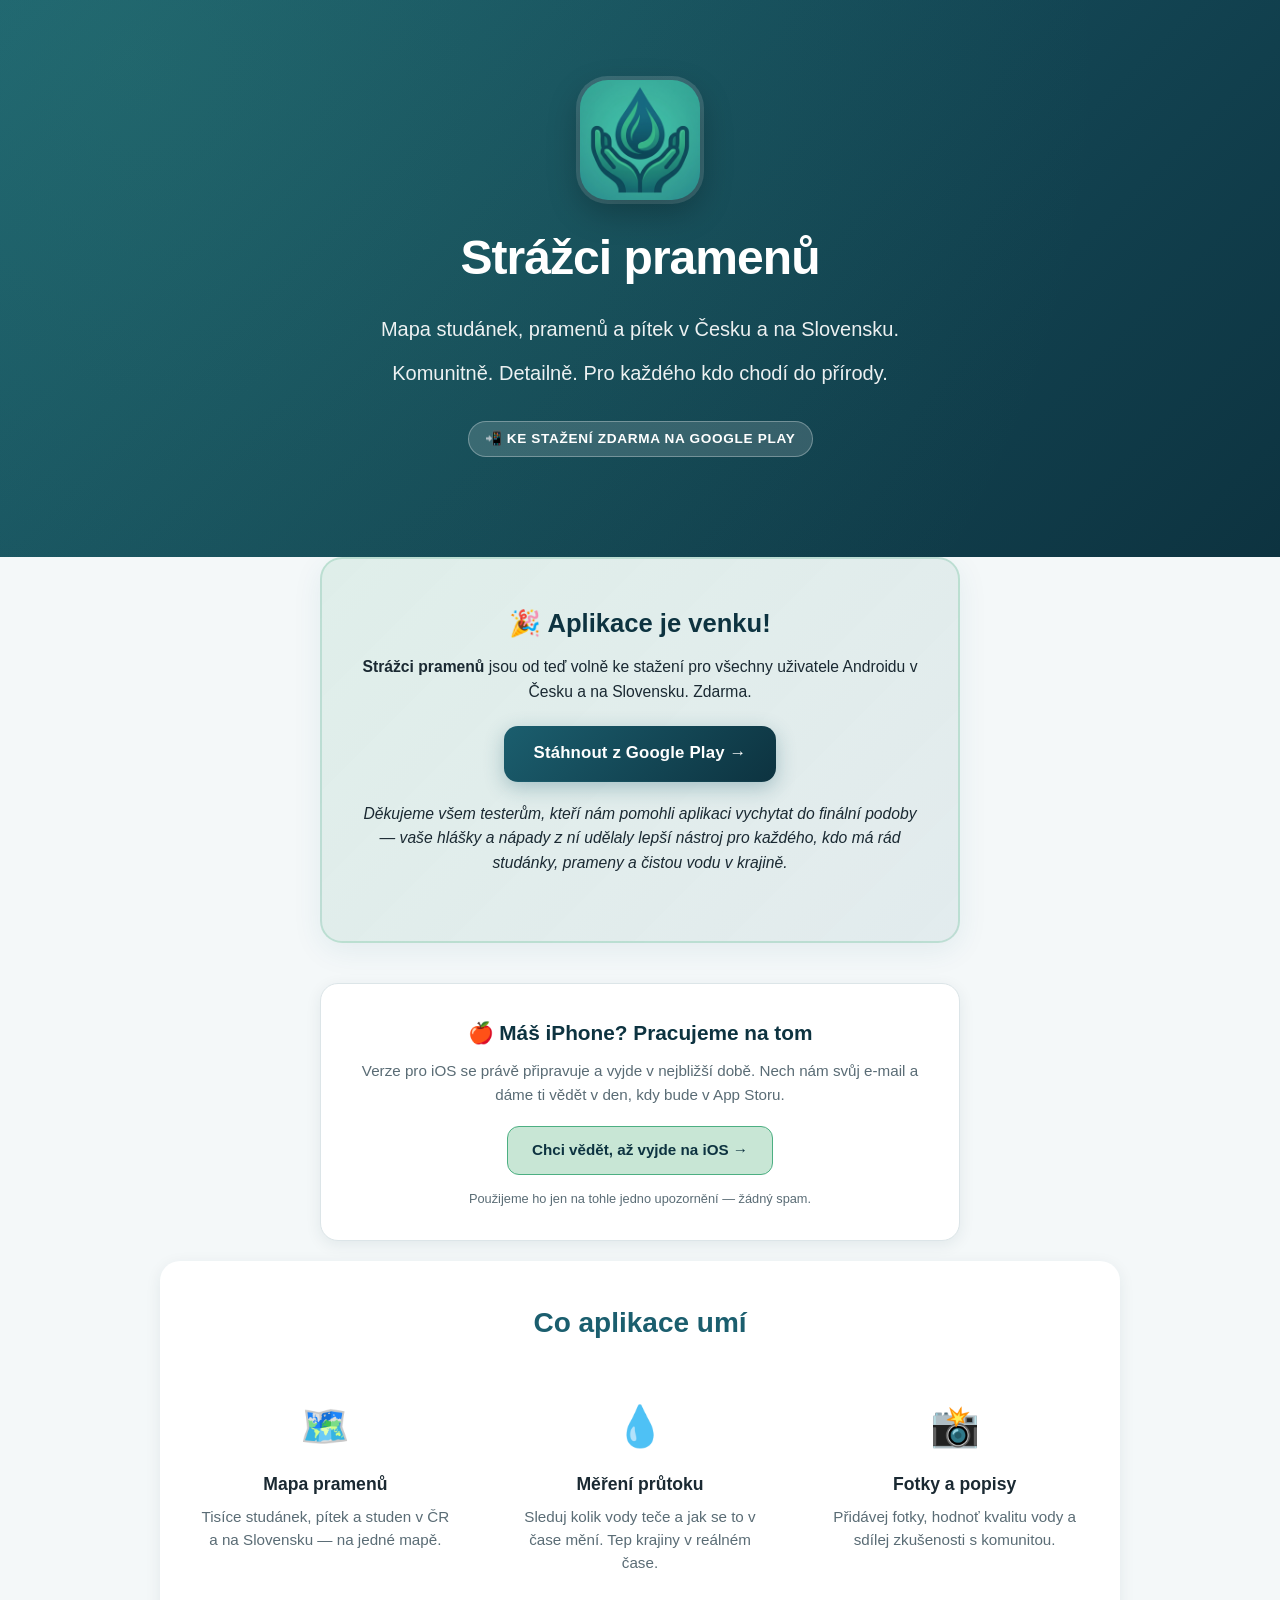
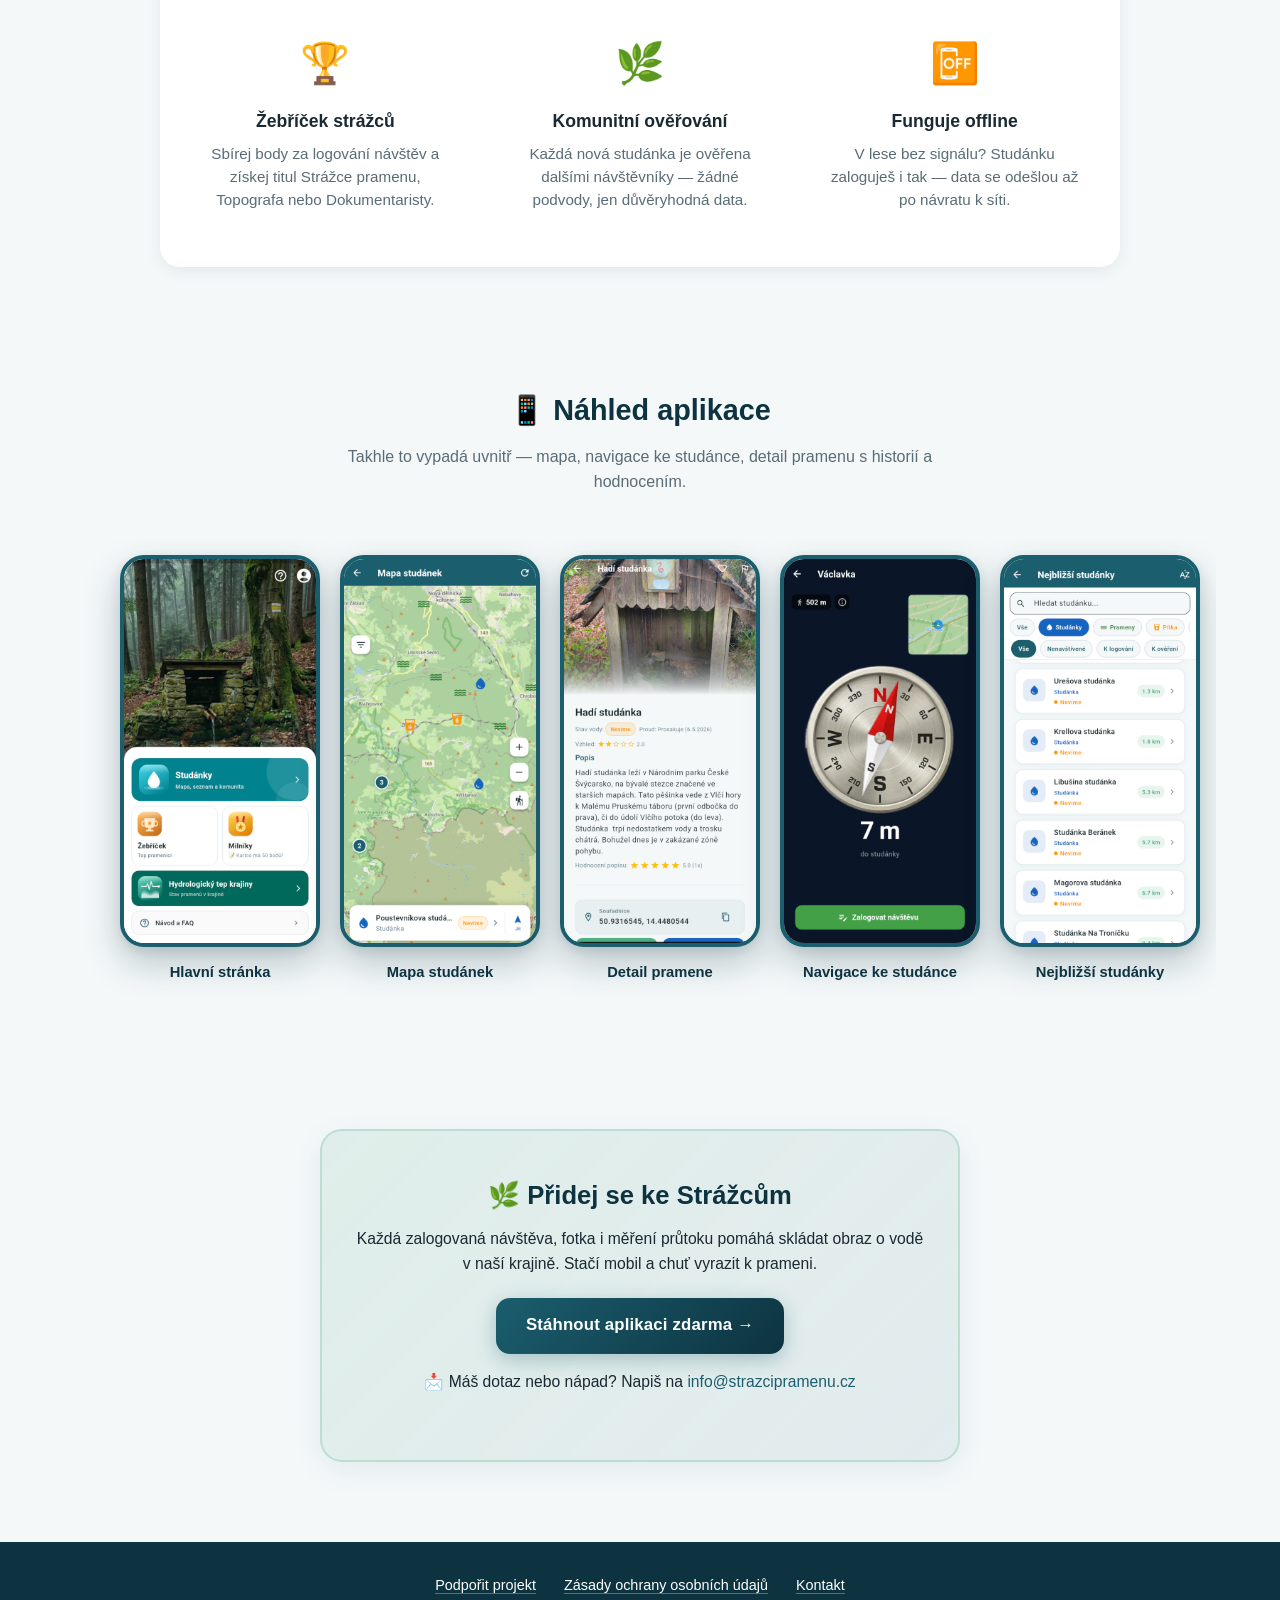
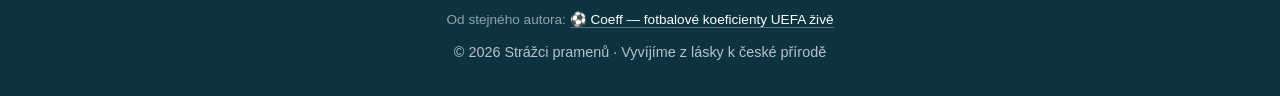
==== commit 9b0c4415: "Sekce: iOS verze se pripravuje + sber e-mailu Pro majitele iPhonu, kteri prijdou na web a najdou jen" ====
--- a/index.html
+++ b/index.html
@@ -13,8 +13,8 @@
   <meta property="og:image" content="https://strazcipramenu.cz/favicon.png" />
   <link rel="icon" type="image/png" href="favicon.png" />
   <link rel="apple-touch-icon" href="favicon.png" />
-  <link rel="stylesheet" href="styles.css?v=2026-07-27d" />
-  <script type="module" src="recent-springs.js?v=2026-07-27d" defer></script>
+  <link rel="stylesheet" href="styles.css?v=2026-07-27f" />
+  <script type="module" src="recent-springs.js?v=2026-07-27f" defer></script>
 </head>
 <body>
 
@@ -24,7 +24,9 @@
       <h1>Strážci pramenů</h1>
       <p class="tagline">Mapa studánek, pramenů a pítek v Česku a na Slovensku.</p>
       <p class="tagline">Komunitně. Detailně. Pro každého kdo chodí do přírody.</p>
-      <div class="badge">📲 Ke stažení zdarma na Google Play</div>
+      <a class="badge"
+         href="https://play.google.com/store/apps/details?id=cz.karel.studanky_app"
+         target="_blank" rel="noopener noreferrer">📲 Ke stažení zdarma na Google Play</a>
     </div>
   </header>
 
@@ -49,6 +51,25 @@
     </p>
   </section>
 
+  <section class="ios-soon">
+    <h2>🍎 Máš iPhone? Pracujeme na tom</h2>
+    <p>
+      Verze pro iOS se právě připravuje a vyjde v nejbližší době. Nech nám
+      svůj e-mail a dáme ti vědět v den, kdy bude v App Storu.
+    </p>
+    <a
+      href="https://docs.google.com/forms/d/e/1FAIpQLSc-sknMR3-taMVAJVNT8gFDuvOCIT_APP-ke_pH5dme1iqsTg/viewform"
+      class="ios-cta"
+      target="_blank"
+      rel="noopener noreferrer"
+    >
+      Chci vědět, až vyjde na iOS →
+    </a>
+    <p class="ios-note">
+      Použijeme ho jen na tohle jedno upozornění — žádný spam.
+    </p>
+  </section>
+
   <section class="features">
     <h2>Co aplikace umí</h2>
     <div class="feature-grid">
--- a/styles.css
+++ b/styles.css
@@ -1364,3 +1364,84 @@
     height: 40px;
   }
 }
+
+/* Štítek v hlavičce funguje jako odkaz na Google Play — globální `a`
+   pravidlo by mu dalo tmavou barvu na tmavém pozadí, proto explicitně. */
+a.badge {
+  color: #fff !important;
+  cursor: pointer;
+  transition: background 0.15s ease, border-color 0.15s ease;
+}
+
+a.badge:hover,
+a.badge:focus-visible {
+  background: rgba(255, 255, 255, 0.3);
+  border-color: rgba(255, 255, 255, 0.6);
+}
+
+/* ---------------------------------------------------------------------------
+   iOS připravujeme — sběr e-mailů. Záměrně střídmější než hlavní CTA
+   na stažení, aby s ním nesoutěžilo o pozornost.
+   --------------------------------------------------------------------------- */
+.ios-soon {
+  max-width: 640px;
+  margin: -40px auto 70px;
+  padding: 32px 28px;
+  background: white;
+  border: 1px solid var(--divider);
+  border-radius: 18px;
+  box-shadow: var(--shadow);
+  text-align: center;
+}
+
+.ios-soon h2 {
+  font-size: 1.3rem;
+  margin-bottom: 10px;
+  color: var(--primary-dark);
+}
+
+.ios-soon p {
+  color: var(--text-secondary);
+  font-size: 0.95rem;
+  line-height: 1.55;
+  margin-bottom: 20px;
+}
+
+.ios-cta {
+  display: inline-block;
+  padding: 11px 24px;
+  border-radius: 12px;
+  font-weight: 600;
+  font-size: 0.95rem;
+  color: var(--primary-dark) !important;
+  background: var(--accent-light);
+  border: 1px solid var(--accent);
+  transition: background 0.15s ease, transform 0.15s ease;
+}
+
+.ios-cta:hover,
+.ios-cta:focus-visible {
+  background: var(--accent);
+  color: #fff !important;
+  transform: translateY(-1px);
+}
+
+.ios-soon .ios-note {
+  margin: 14px 0 0;
+  font-size: 0.8rem;
+  color: var(--text-secondary);
+}
+
+@media (max-width: 640px) {
+  .ios-soon {
+    margin: -30px 16px 50px;
+    padding: 26px 20px;
+  }
+  .ios-soon h2 {
+    font-size: 1.15rem;
+  }
+  .ios-cta {
+    width: 100%;
+    box-sizing: border-box;
+  }
+}
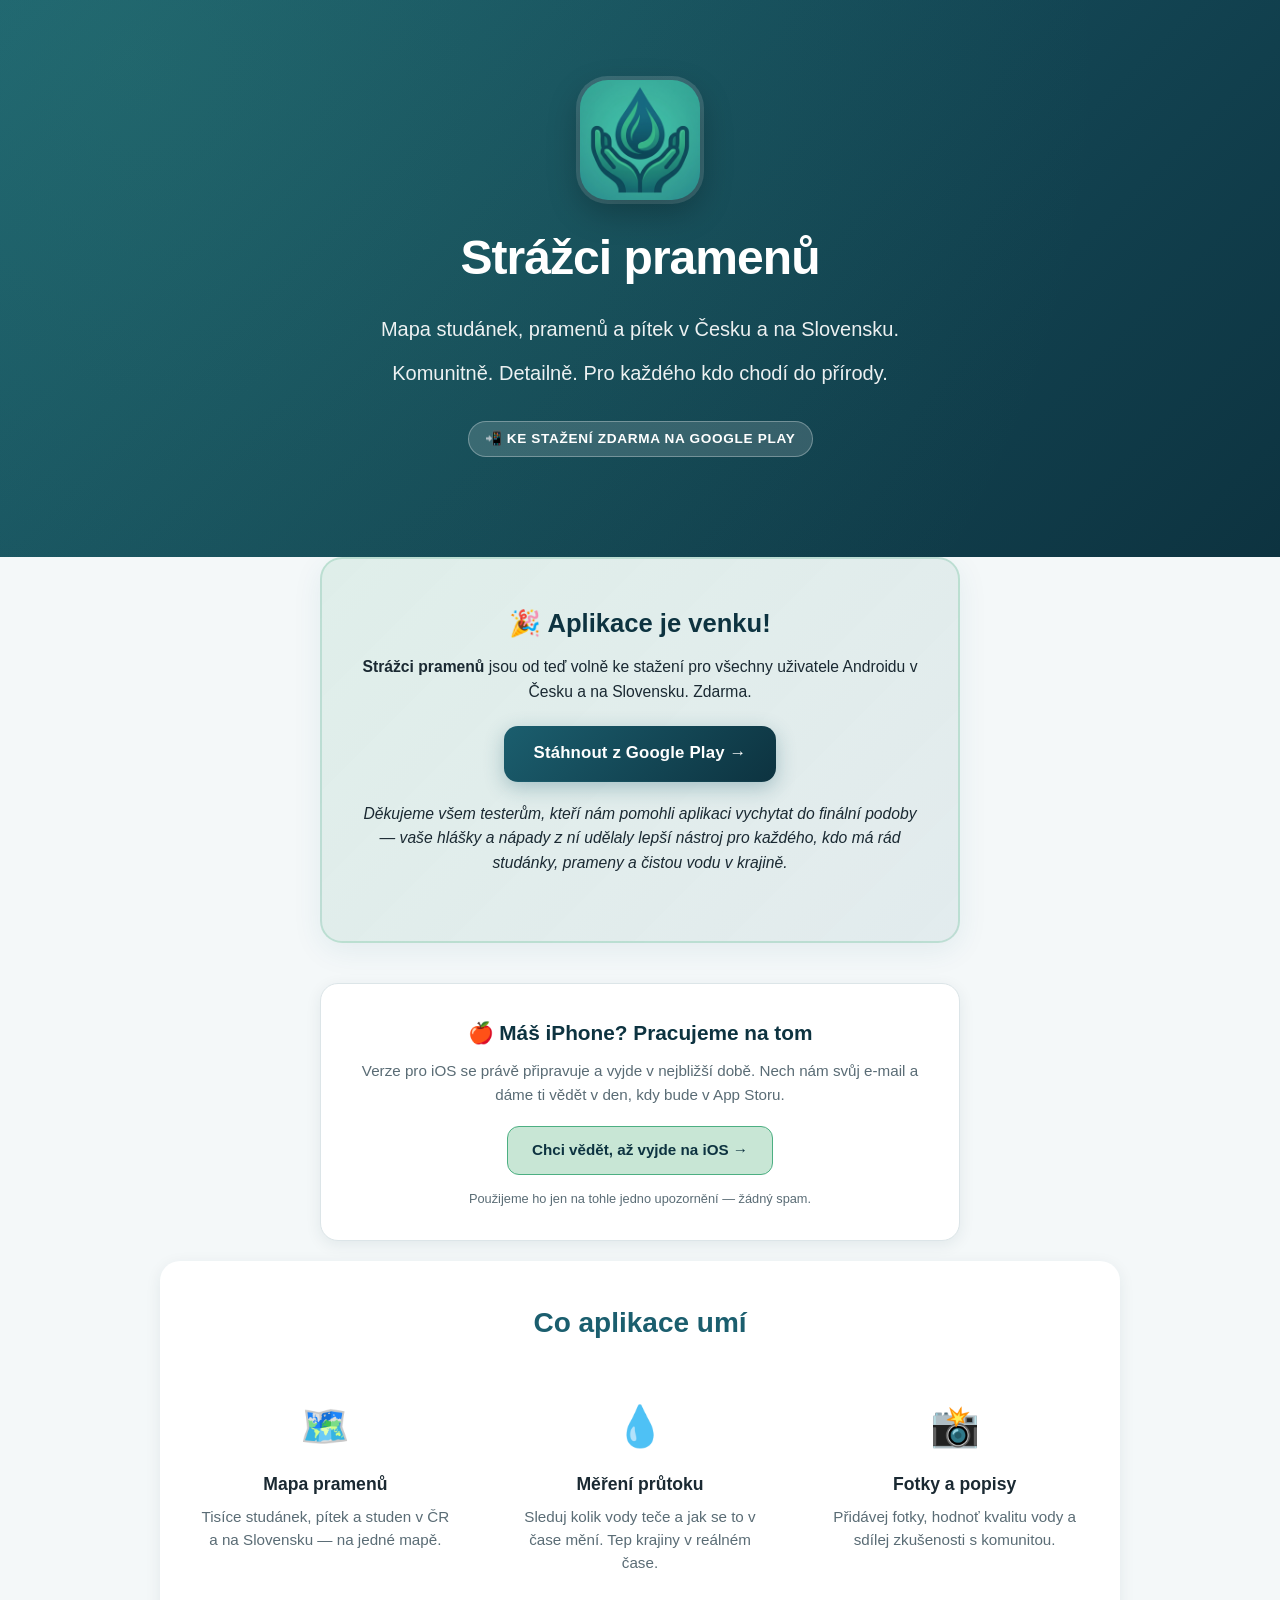
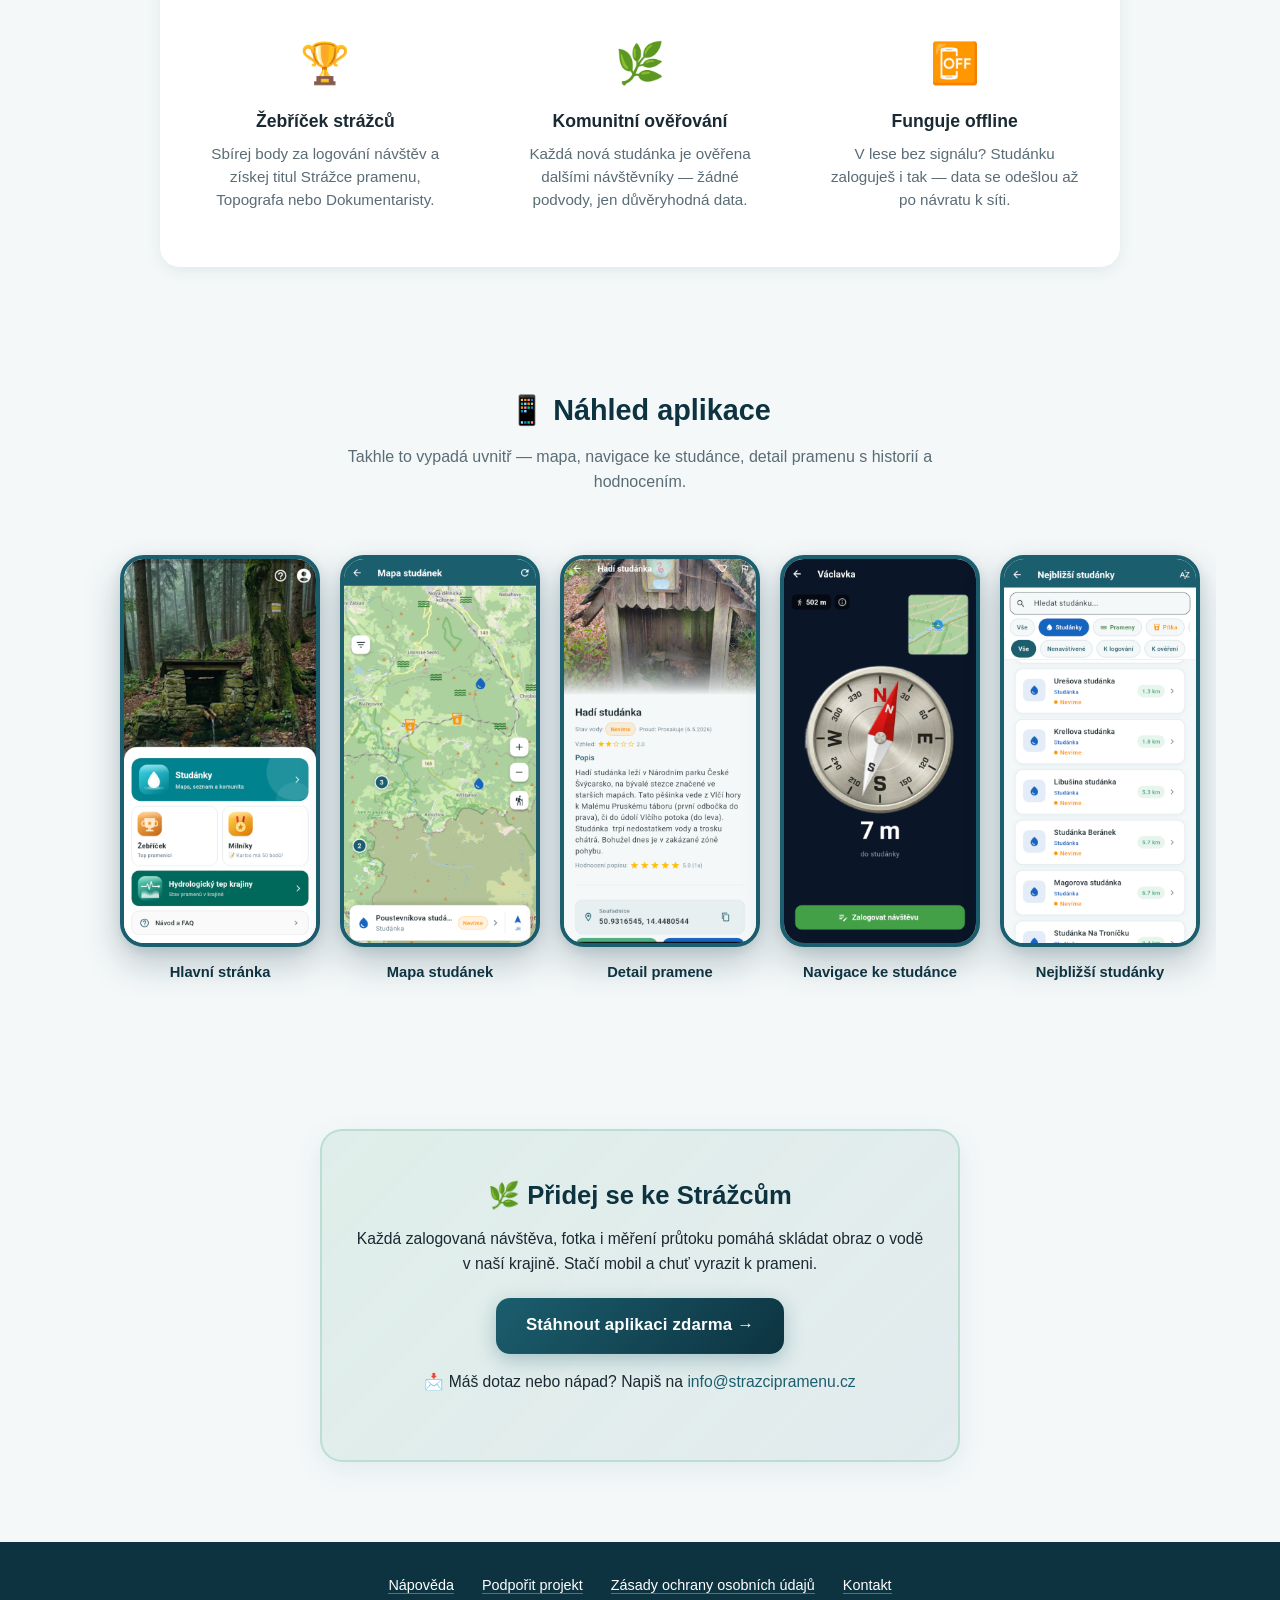
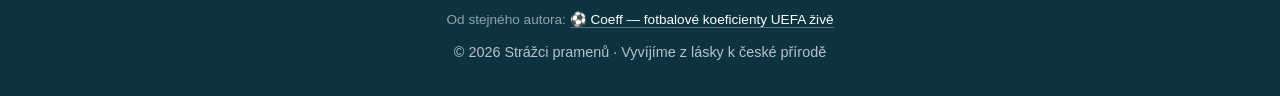
==== commit a79eaaca: "Přidat stránku s nápovědou pro Support URL v App Store App Store Connect vyžaduje Support URL, které" ====
--- a/index.html
+++ b/index.html
@@ -186,6 +186,7 @@
 
   <footer>
     <div class="footer-links">
+      <a href="/napoveda.html">Nápověda</a>
       <a href="/podpora.html">Podpořit projekt</a>
       <a href="/soukromi.html">Zásady ochrany osobních údajů</a>
       <a href="mailto:info@strazcipramenu.cz">Kontakt</a>
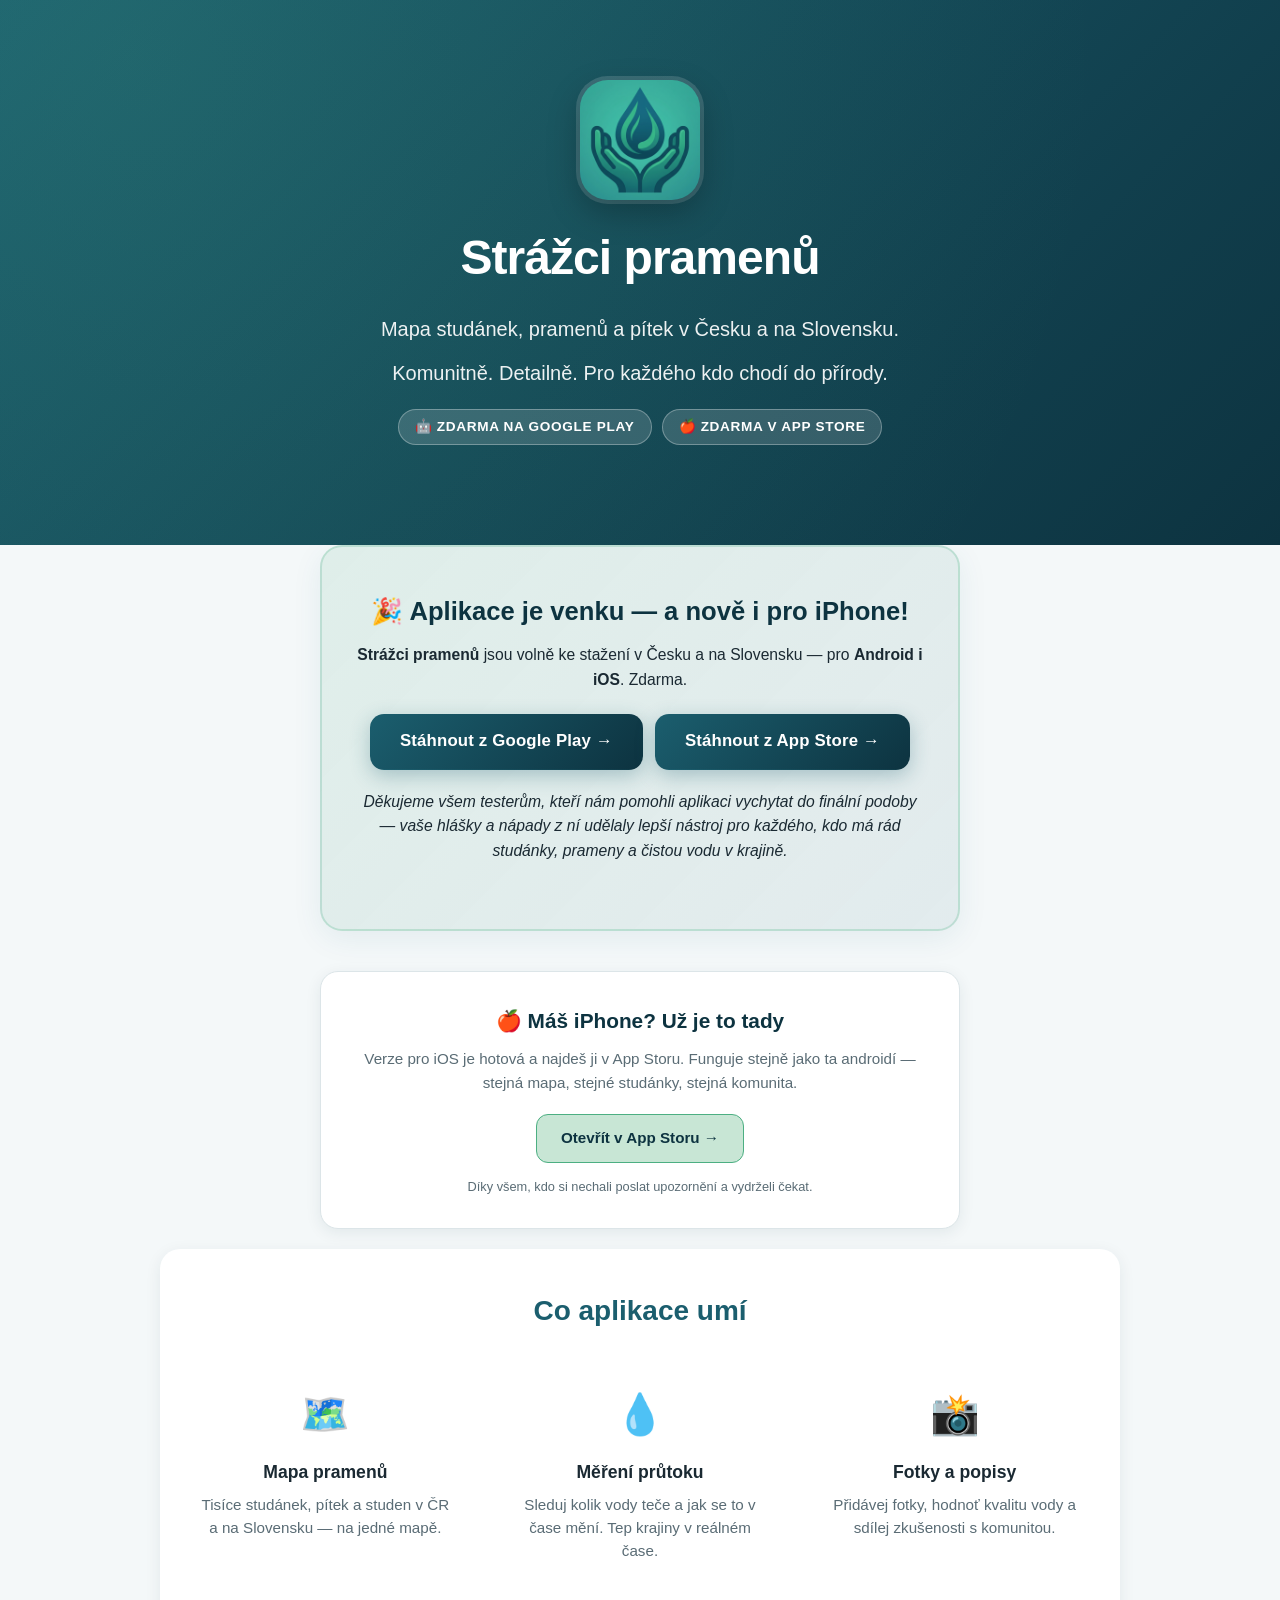
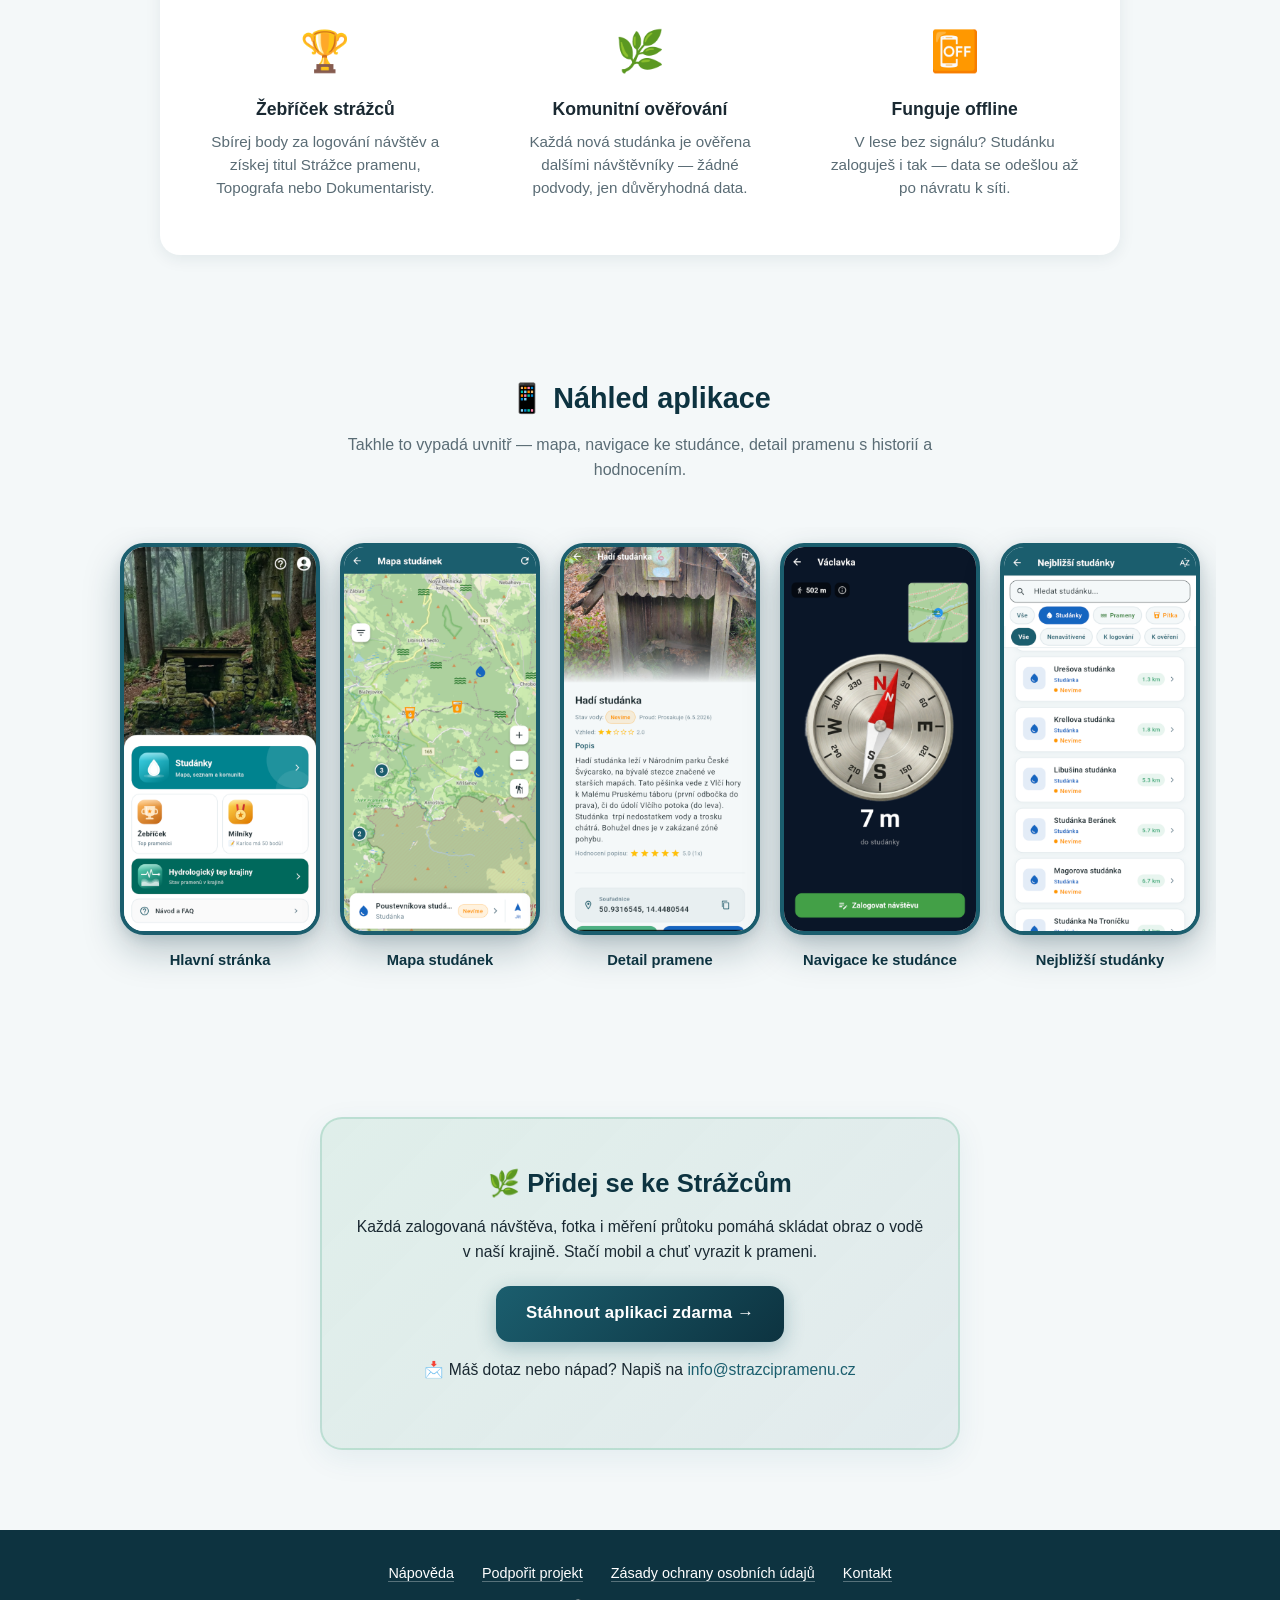
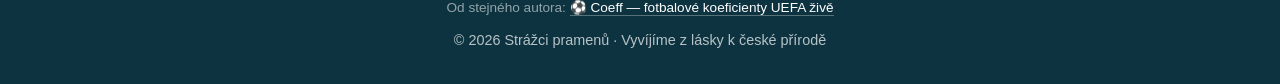
==== commit e97fbeaf: "Aplikace je i na App Store — odkazy a texty iOS verze prosla review a je ve storu, takze sekce "prac" ====
--- a/index.html
+++ b/index.html
@@ -24,26 +24,41 @@
       <h1>Strážci pramenů</h1>
       <p class="tagline">Mapa studánek, pramenů a pítek v Česku a na Slovensku.</p>
       <p class="tagline">Komunitně. Detailně. Pro každého kdo chodí do přírody.</p>
-      <a class="badge"
-         href="https://play.google.com/store/apps/details?id=cz.karel.studanky_app"
-         target="_blank" rel="noopener noreferrer">📲 Ke stažení zdarma na Google Play</a>
+      <div class="badge-row">
+        <a class="badge"
+           href="https://play.google.com/store/apps/details?id=cz.karel.studanky_app"
+           target="_blank" rel="noopener noreferrer">🤖 Zdarma na Google Play</a>
+        <a class="badge"
+           href="https://apps.apple.com/cz/app/str%C3%A1%C5%BEci-pramen%C5%AF/id6796982520"
+           target="_blank" rel="noopener noreferrer">🍎 Zdarma v App Store</a>
+      </div>
     </div>
   </header>
 
   <section class="beta-testing">
-    <h2>🎉 Aplikace je venku!</h2>
+    <h2>🎉 Aplikace je venku — a nově i pro iPhone!</h2>
     <p>
-      <strong>Strážci pramenů</strong> jsou od teď volně ke stažení pro
-      všechny uživatele Androidu v Česku a na Slovensku. Zdarma.
-    </p>
-    <a
-      href="https://play.google.com/store/apps/details?id=cz.karel.studanky_app"
-      class="beta-cta"
-      target="_blank"
-      rel="noopener noreferrer"
-    >
-      Stáhnout z Google Play →
-    </a>
+      <strong>Strážci pramenů</strong> jsou volně ke stažení v Česku
+      a na Slovensku — pro <strong>Android i iOS</strong>. Zdarma.
+    </p>
+    <div class="store-buttons">
+      <a
+        href="https://play.google.com/store/apps/details?id=cz.karel.studanky_app"
+        class="beta-cta"
+        target="_blank"
+        rel="noopener noreferrer"
+      >
+        Stáhnout z Google Play →
+      </a>
+      <a
+        href="https://apps.apple.com/cz/app/str%C3%A1%C5%BEci-pramen%C5%AF/id6796982520"
+        class="beta-cta"
+        target="_blank"
+        rel="noopener noreferrer"
+      >
+        Stáhnout z App Store →
+      </a>
+    </div>
     <p class="beta-note">
       Děkujeme všem testerům, kteří nám pomohli aplikaci vychytat do finální
       podoby — vaše hlášky a nápady z ní udělaly lepší nástroj pro každého,
@@ -52,21 +67,21 @@
   </section>
 
   <section class="ios-soon">
-    <h2>🍎 Máš iPhone? Pracujeme na tom</h2>
+    <h2>🍎 Máš iPhone? Už je to tady</h2>
     <p>
-      Verze pro iOS se právě připravuje a vyjde v nejbližší době. Nech nám
-      svůj e-mail a dáme ti vědět v den, kdy bude v App Storu.
+      Verze pro iOS je hotová a najdeš ji v App Storu. Funguje stejně jako
+      ta androidí — stejná mapa, stejné studánky, stejná komunita.
     </p>
     <a
-      href="https://docs.google.com/forms/d/e/1FAIpQLSc-sknMR3-taMVAJVNT8gFDuvOCIT_APP-ke_pH5dme1iqsTg/viewform"
+      href="https://apps.apple.com/cz/app/str%C3%A1%C5%BEci-pramen%C5%AF/id6796982520"
       class="ios-cta"
       target="_blank"
       rel="noopener noreferrer"
     >
-      Chci vědět, až vyjde na iOS →
+      Otevřít v App Storu →
     </a>
     <p class="ios-note">
-      Použijeme ho jen na tohle jedno upozornění — žádný spam.
+      Díky všem, kdo si nechali poslat upozornění a vydrželi čekat.
     </p>
   </section>
 
--- a/styles.css
+++ b/styles.css
@@ -1445,3 +1445,34 @@
     box-sizing: border-box;
   }
 }
+
+/* ──────────── DVA OBCHODY (Android + iOS) ──────────── */
+
+/* Odznaky v hlavičce. Původně tam byl jeden odkaz s margin-top:20px;
+   ten margin teď nese celý řádek, aby mezi odznaky nevznikla mezera navíc. */
+.hero .badge-row {
+  display: flex;
+  flex-wrap: wrap;
+  justify-content: center;
+  gap: 10px;
+  margin-top: 20px;
+}
+
+.hero .badge-row .badge {
+  margin-top: 0;
+}
+
+/* Tlačítka v oznamovací sekci. Na mobilu pod sebou přes celou šířku,
+   od 480 px vedle sebe. */
+.store-buttons {
+  display: flex;
+  flex-wrap: wrap;
+  justify-content: center;
+  gap: 12px;
+}
+
+@media (max-width: 479px) {
+  .store-buttons .beta-cta {
+    width: 100%;
+  }
+}
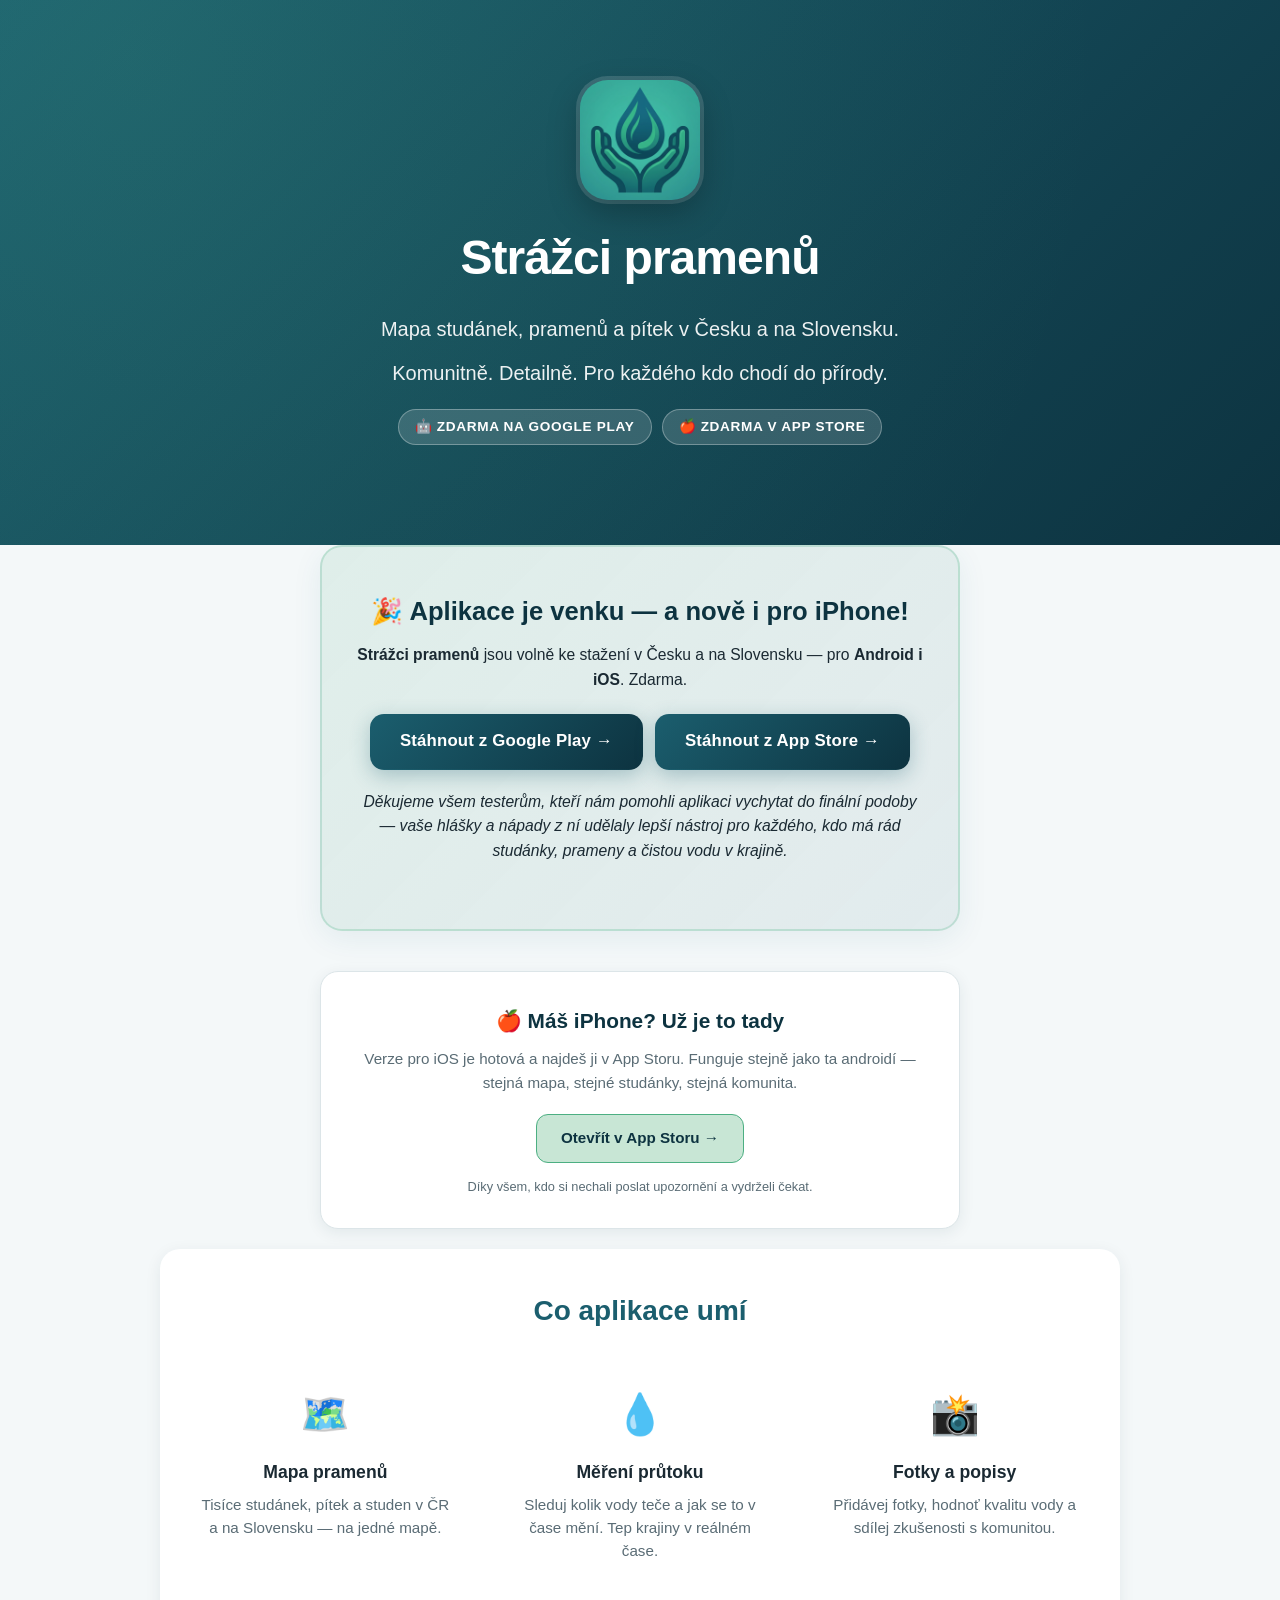
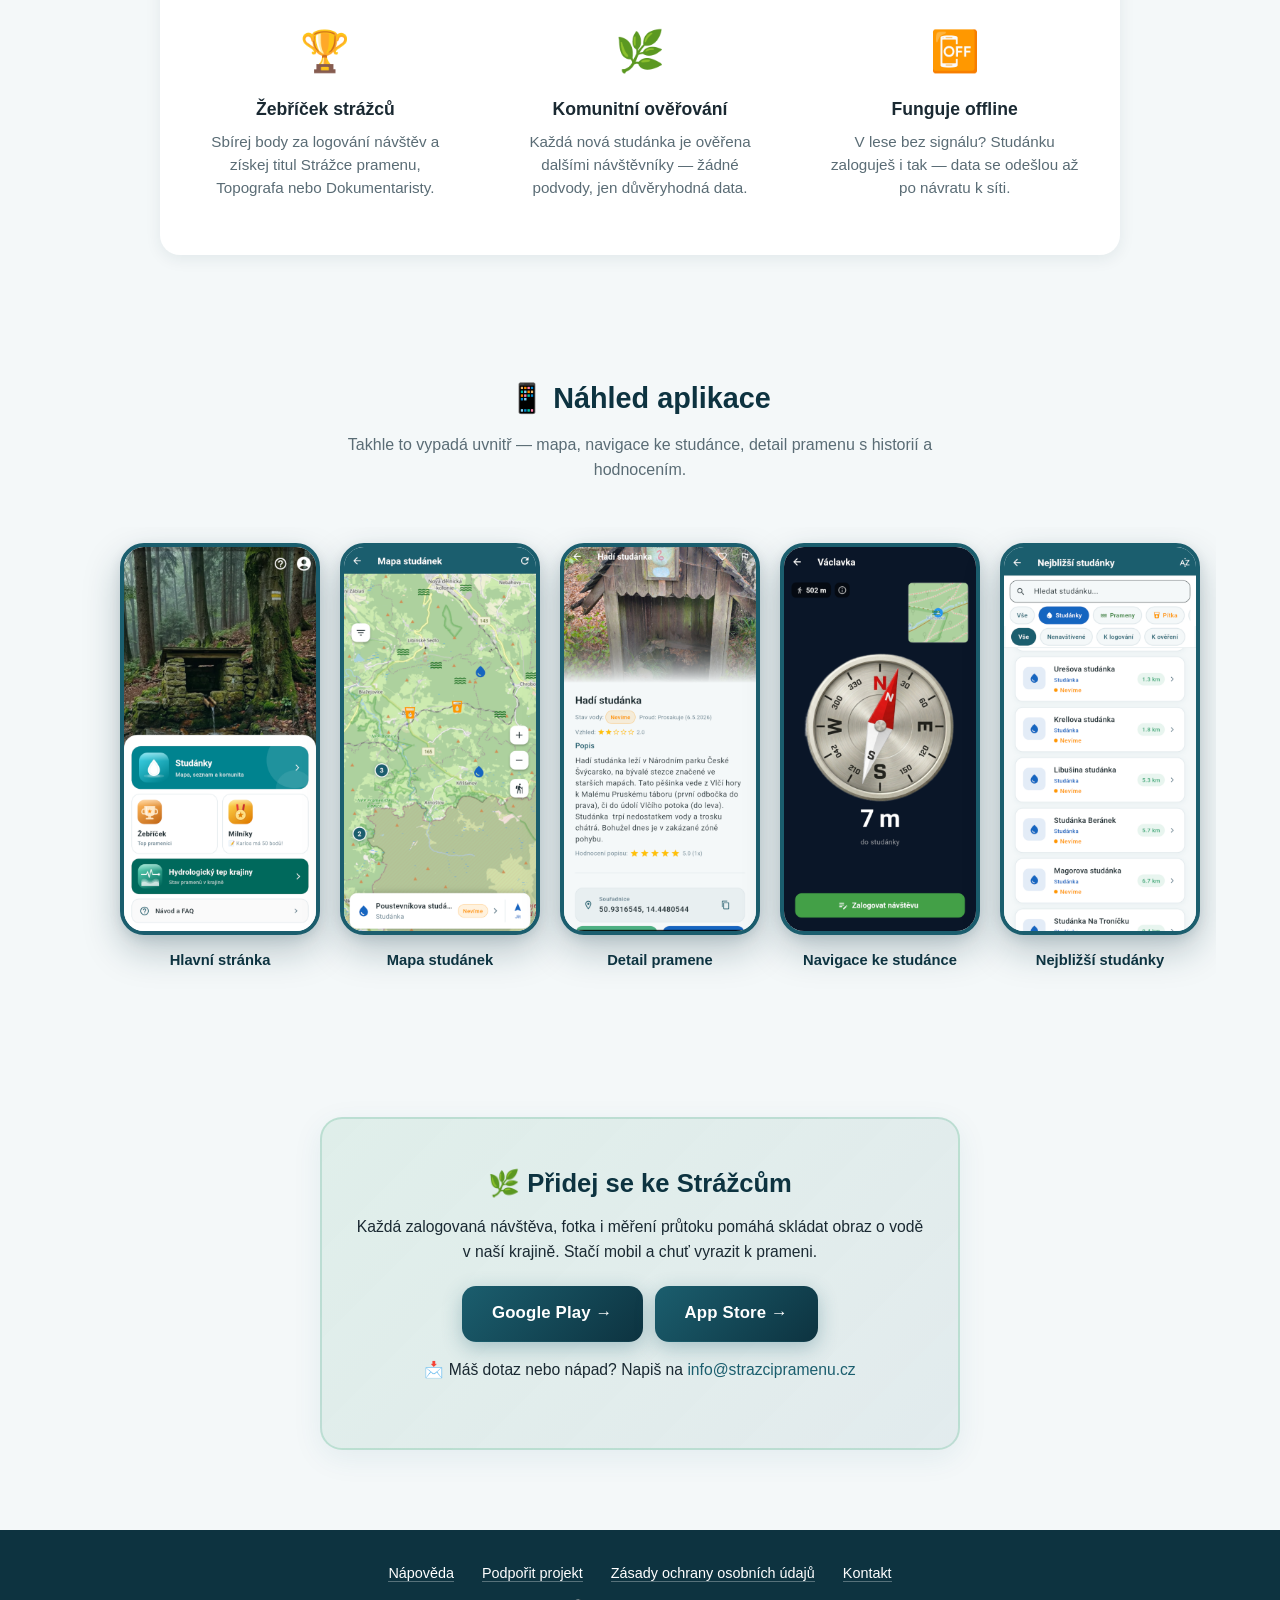
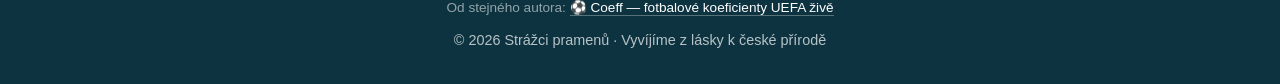
==== commit f7d21d77: "Web: iOS i ve zbylych CTA, cache-buster, meta popisy Doplneno k predchozimu commitu: - druha vyzva "" ====
--- a/index.html
+++ b/index.html
@@ -5,16 +5,16 @@
   <meta name="viewport" content="width=device-width, initial-scale=1.0" />
   <meta name="theme-color" content="#1B5E6E" />
   <title>Strážci pramenů — mapujeme studánky v Česku a na Slovensku</title>
-  <meta name="description" content="Mobilní aplikace pro mapování českých a slovenských pramenů, studánek a pítek. Komunitní mapa s tisíci místy a měřením průtoku. Ke stažení zdarma na Google Play." />
+  <meta name="description" content="Mobilní aplikace pro mapování českých a slovenských pramenů, studánek a pítek. Komunitní mapa s tisíci místy a měřením průtoku. Ke stažení zdarma na Google Play i App Store." />
   <meta property="og:title" content="Strážci pramenů — mapa studánek a pramenů" />
-  <meta property="og:description" content="Aplikace která mapuje studánky, prameny a pítka napříč ČR a SK. Ke stažení zdarma na Google Play." />
+  <meta property="og:description" content="Aplikace která mapuje studánky, prameny a pítka napříč ČR a SK. Ke stažení zdarma na Google Play i App Store." />
   <meta property="og:type" content="website" />
   <meta property="og:url" content="https://strazcipramenu.cz" />
   <meta property="og:image" content="https://strazcipramenu.cz/favicon.png" />
   <link rel="icon" type="image/png" href="favicon.png" />
   <link rel="apple-touch-icon" href="favicon.png" />
-  <link rel="stylesheet" href="styles.css?v=2026-07-27f" />
-  <script type="module" src="recent-springs.js?v=2026-07-27f" defer></script>
+  <link rel="stylesheet" href="styles.css?v=2026-08-21a" />
+  <script type="module" src="recent-springs.js?v=2026-08-21a" defer></script>
 </head>
 <body>
 
@@ -185,14 +185,24 @@
       Každá zalogovaná návštěva, fotka i měření průtoku pomáhá skládat
       obraz o vodě v naší krajině. Stačí mobil a chuť vyrazit k prameni.
     </p>
-    <a
-      href="https://play.google.com/store/apps/details?id=cz.karel.studanky_app"
-      class="beta-cta"
-      target="_blank"
-      rel="noopener noreferrer"
-    >
-      Stáhnout aplikaci zdarma →
-    </a>
+    <div class="store-buttons">
+      <a
+        href="https://play.google.com/store/apps/details?id=cz.karel.studanky_app"
+        class="beta-cta"
+        target="_blank"
+        rel="noopener noreferrer"
+      >
+        Google Play →
+      </a>
+      <a
+        href="https://apps.apple.com/cz/app/str%C3%A1%C5%BEci-pramen%C5%AF/id6796982520"
+        class="beta-cta"
+        target="_blank"
+        rel="noopener noreferrer"
+      >
+        App Store →
+      </a>
+    </div>
     <p class="subscribe-note">
       📩 Máš dotaz nebo nápad? Napiš na
       <a href="mailto:info@strazcipramenu.cz">info@strazcipramenu.cz</a>
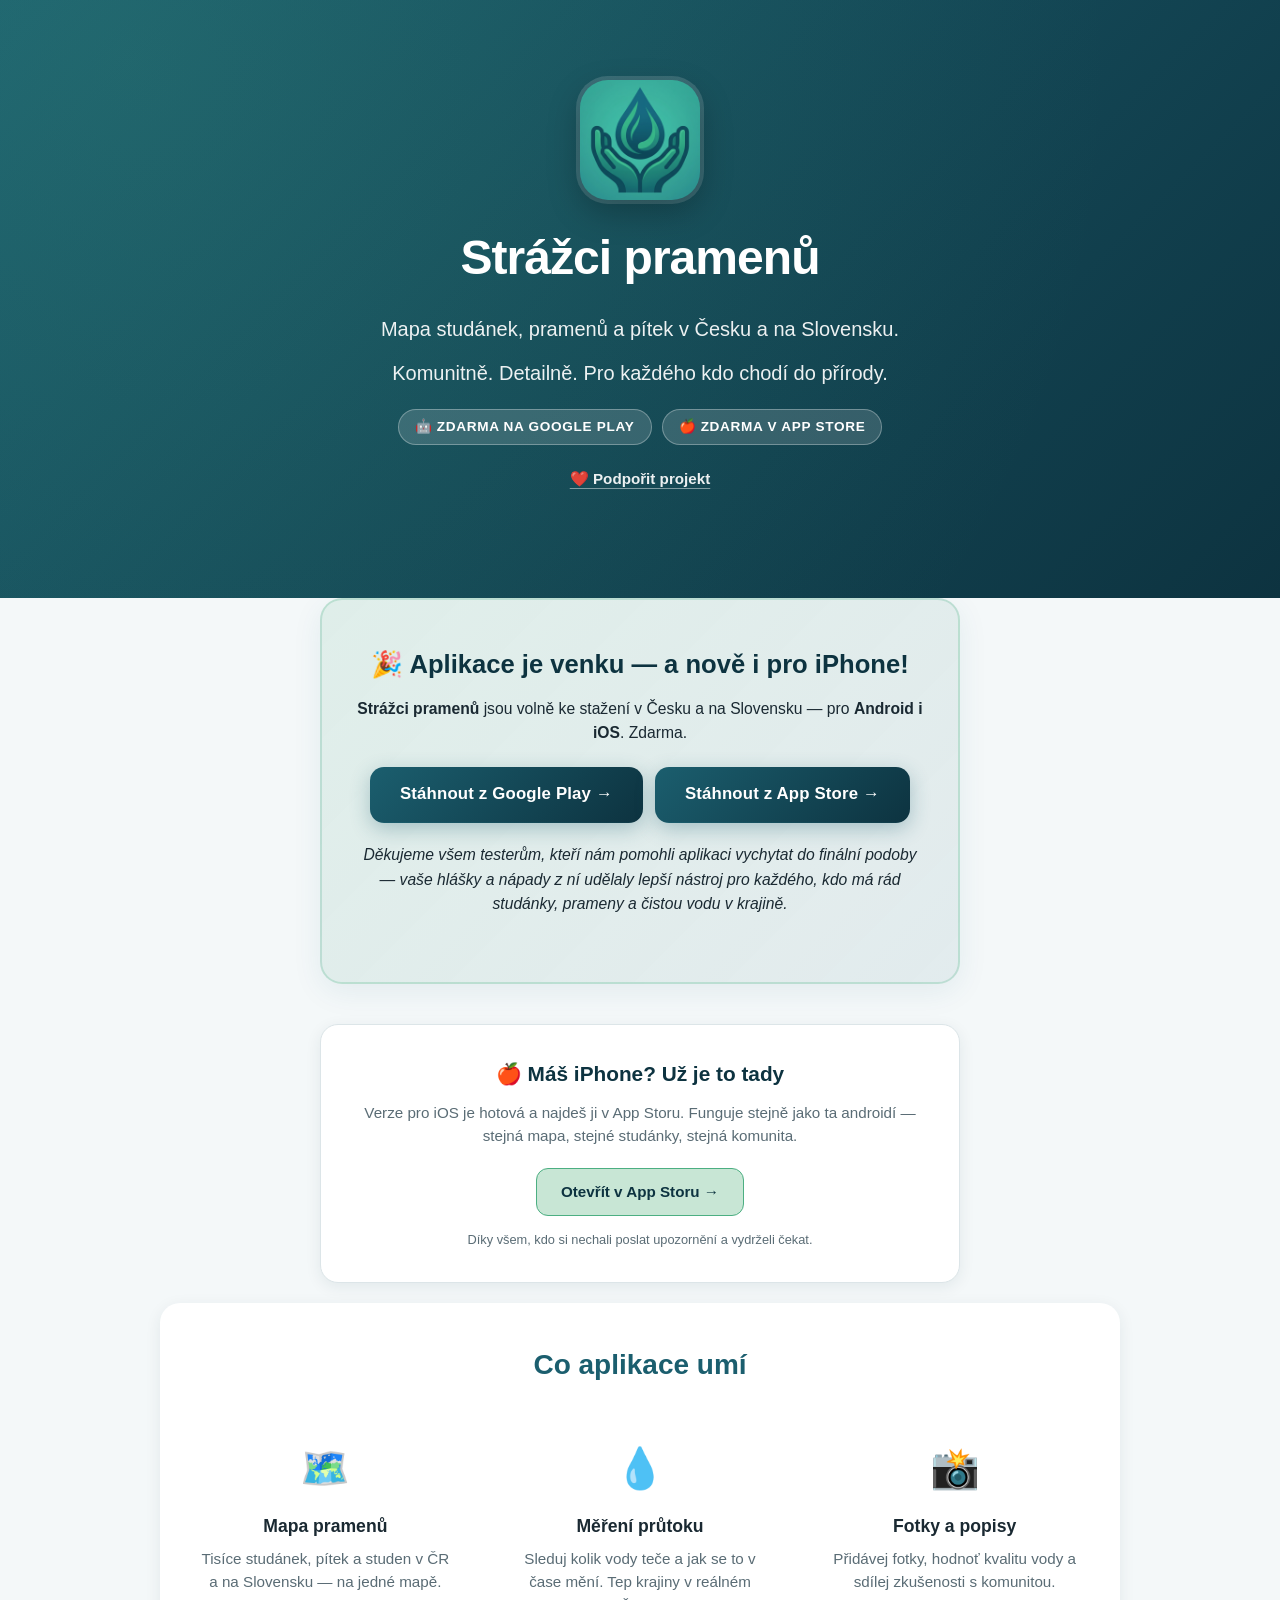
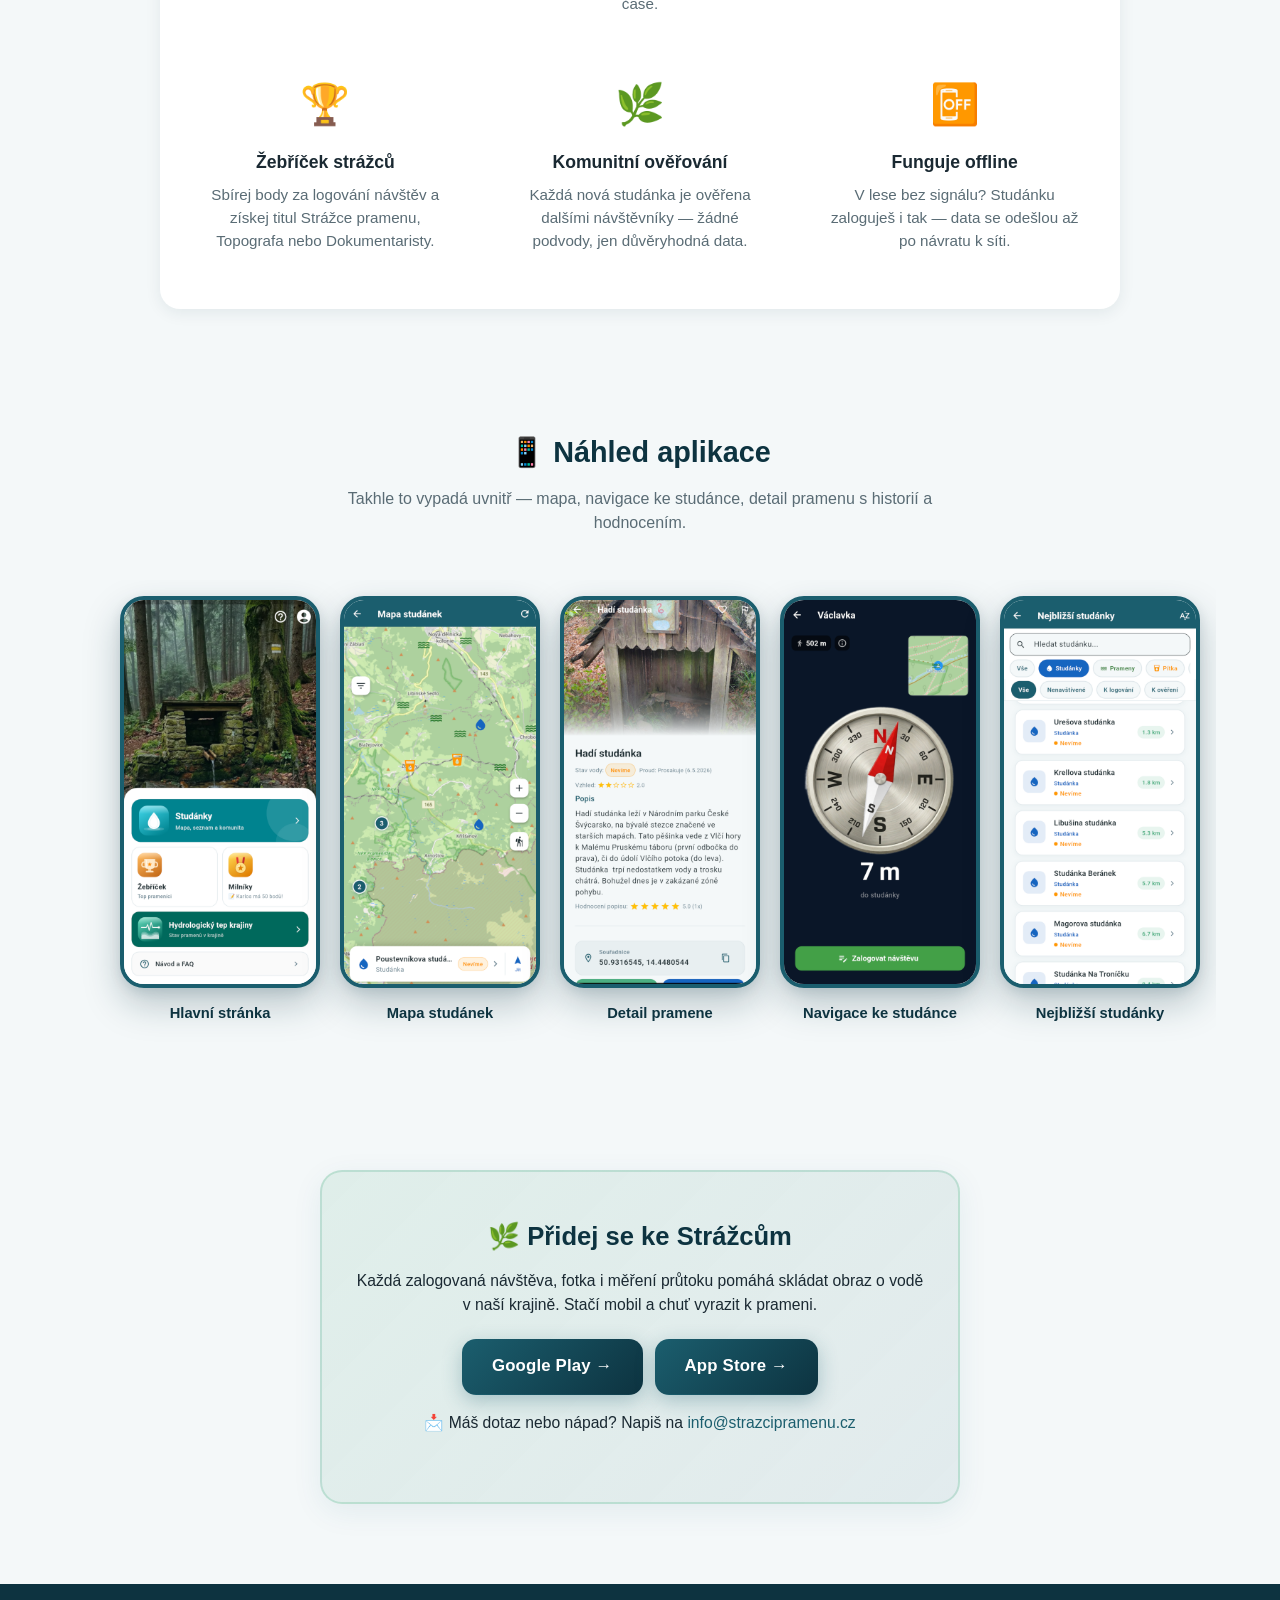
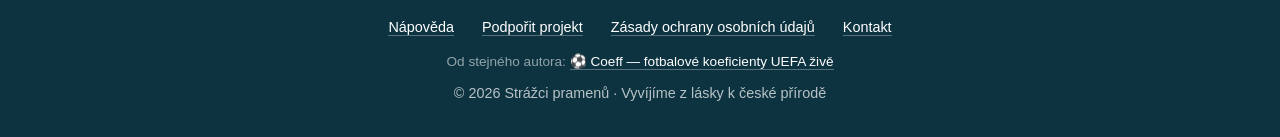
==== commit cbd4af67: "Podporit projekt do hlavicky Doted byl odkaz jen v paticce, kam se vetsina lidi nedostane.  Zamerne " ====
--- a/index.html
+++ b/index.html
@@ -13,8 +13,8 @@
   <meta property="og:image" content="https://strazcipramenu.cz/favicon.png" />
   <link rel="icon" type="image/png" href="favicon.png" />
   <link rel="apple-touch-icon" href="favicon.png" />
-  <link rel="stylesheet" href="styles.css?v=2026-08-21a" />
-  <script type="module" src="recent-springs.js?v=2026-08-21a" defer></script>
+  <link rel="stylesheet" href="styles.css?v=2026-08-21b" />
+  <script type="module" src="recent-springs.js?v=2026-08-21b" defer></script>
 </head>
 <body>
 
@@ -32,6 +32,9 @@
            href="https://apps.apple.com/cz/app/str%C3%A1%C5%BEci-pramen%C5%AF/id6796982520"
            target="_blank" rel="noopener noreferrer">🍎 Zdarma v App Store</a>
       </div>
+      <a class="hero-support" href="/podpora.html">
+        ❤️ Podpořit projekt
+      </a>
     </div>
   </header>
 
--- a/styles.css
+++ b/styles.css
@@ -1476,3 +1476,29 @@
     width: 100%;
   }
 }
+
+/* ──────────── PODPORA V HLAVIČCE ──────────── */
+
+/* Záměrně jinak než odznaky obchodů: podtržený text bez rámečku, aby
+   nekonkuroval stahování. Primární akce je „stáhni si to", podpora je
+   nabídka pro toho, kdo už je rozhodnutý. */
+.hero .hero-support {
+  display: inline-block;
+  margin-top: 16px;
+  color: rgba(255, 255, 255, 0.92);
+  font-size: 0.95rem;
+  font-weight: 600;
+  text-decoration: underline;
+  text-decoration-color: rgba(255, 255, 255, 0.45);
+  text-underline-offset: 4px;
+  padding: 6px 10px;
+  border-radius: 8px;
+  transition: color 0.15s ease, background 0.15s ease;
+}
+
+.hero .hero-support:hover,
+.hero .hero-support:focus-visible {
+  color: #fff;
+  background: rgba(255, 255, 255, 0.12);
+  text-decoration-color: #fff;
+}
